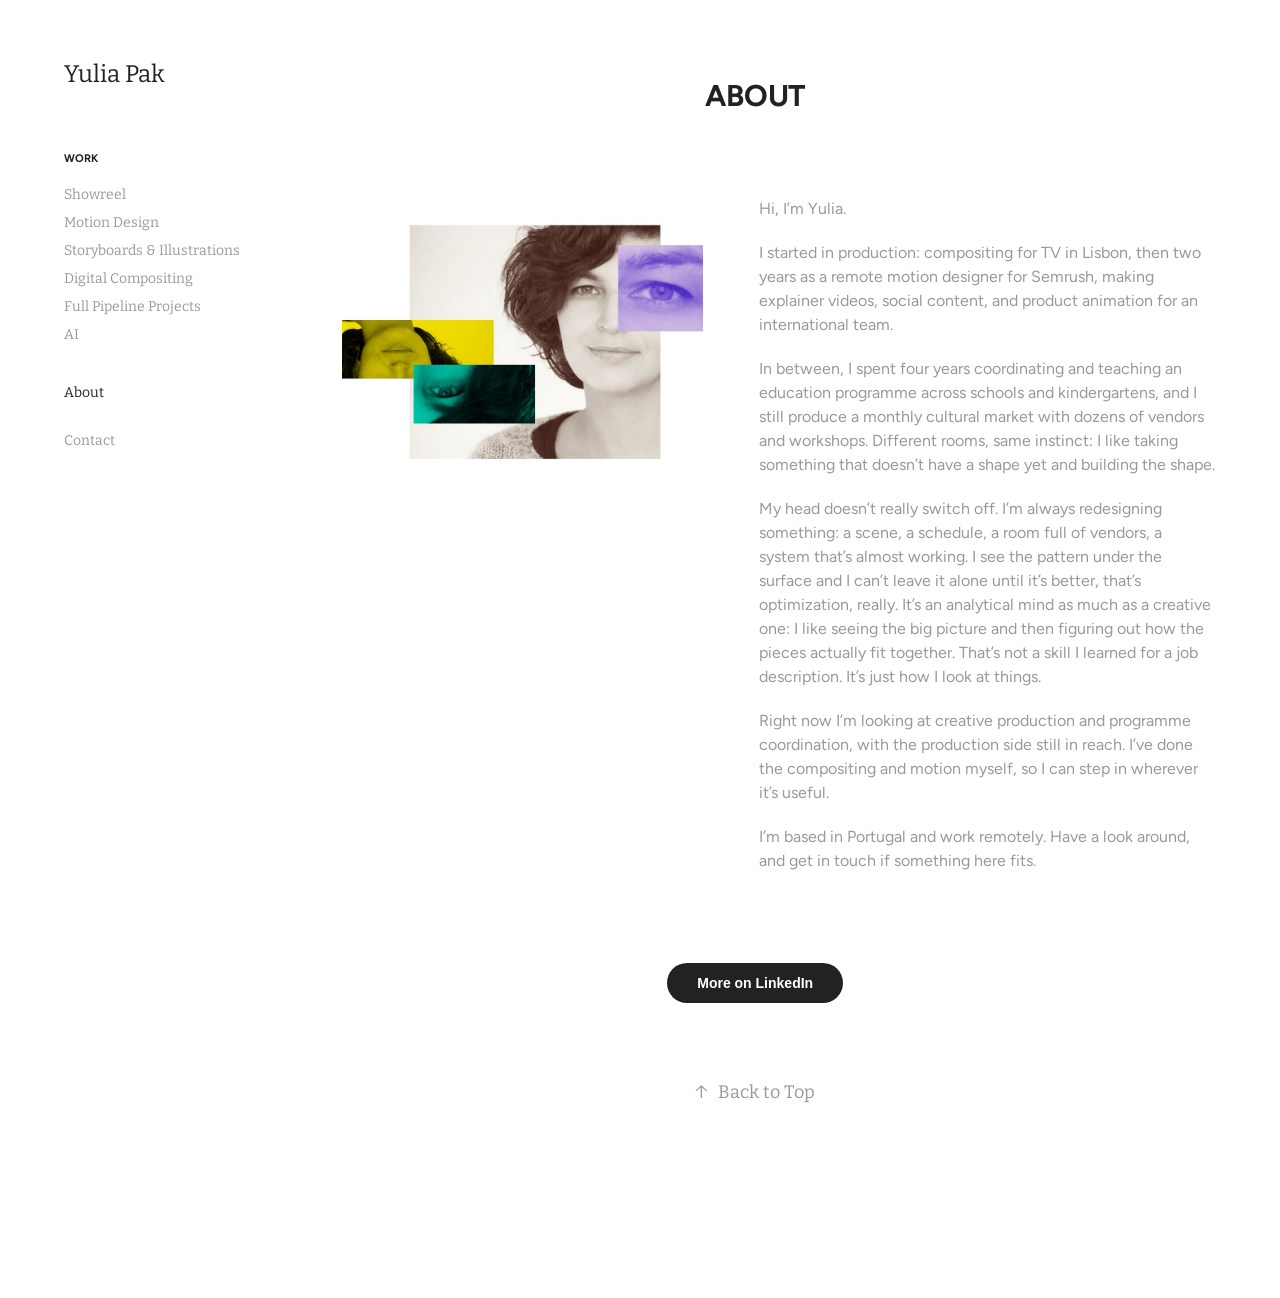
==== about.html @ 769f1ccc "Chnage" ====
<!DOCTYPE html>
<html lang="en">
<head>
<meta charset="utf-8">
<meta name="viewport" content="width=device-width, initial-scale=1">
<title>Yulia Pak - About</title>

<link rel="stylesheet" href="assets/css/fonts.css?v=3">
<link rel="stylesheet" href="assets/css/main.css?v=3">
<link rel="stylesheet" href="assets/css/about.css?v=3">
</head>
<body id="top" class="link-transition"> 
<div class="js-responsive-nav">
<div class="responsive-nav has-social">
<div class="close-responsive-click-area js-close-responsive-nav">
<div class="close-responsive-button"></div>
</div>
<nav>
<ul class="group">
<li class="gallery-title"><a href="index.html">Work</a></li>
<li class="project-title"><a href="showreel.html">Showreel</a></li>
<li class="project-title"><a href="motion-design.html">Motion Design</a></li>
<li class="project-title"><a href="storyboards.html">Storyboards &amp; Illustrations</a></li>
<li class="project-title"><a href="digital-compositing.html">Digital Compositing</a></li>
<li class="project-title"><a href="full-pipeline.html">Full Pipeline Projects</a></li>
<li class="project-title"><a href="ai.html">AI</a></li>
</ul>
<div class="page-title">
<a class="active" href="about.html">About</a>
</div>
<div class="page-title">
<a href="contact.html">Contact</a>
</div>
<div class="social pf-nav-social">
<ul>
</ul>
</div>
</nav>
</div>
</div>
<div class="site-wrap cfix js-site-wrap">
<div class="site-container">
<div class="site-content e2e-site-content">
<div class="sidebar-content">
<header class="site-header">
<div class="logo-wrap">
<div class="logo e2e-site-logo-text logo-text">
<a class="preserve-whitespace" href="index.html">Yulia Pak</a>
</div>
</div>
<div class="hamburger-click-area js-hamburger">
<div class="hamburger">
<i></i>
<i></i>
<i></i>
</div>
</div>
</header>
<nav>
<ul class="group">
<li class="gallery-title"><a href="index.html">Work</a></li>
<li class="project-title"><a href="showreel.html">Showreel</a></li>
<li class="project-title"><a href="motion-design.html">Motion Design</a></li>
<li class="project-title"><a href="storyboards.html">Storyboards &amp; Illustrations</a></li>
<li class="project-title"><a href="digital-compositing.html">Digital Compositing</a></li>
<li class="project-title"><a href="full-pipeline.html">Full Pipeline Projects</a></li>
<li class="project-title"><a href="ai.html">AI</a></li>
</ul>
<div class="page-title">
<a class="active" href="about.html">About</a>
</div>
<div class="page-title">
<a href="contact.html">Contact</a>
</div>
<div class="social pf-nav-social">
<ul>
</ul>
</div>
</nav>
</div>
<main>
<div class="page-container">
<section class="page standard-modules">
<header class="page-header content">
<h1 class="title preserve-whitespace">About</h1>
<p class="description"></p>
</header>
<div class="page-content js-page-content">
<div class="js-project-modules modules content" id="project-canvas">
<div id="project-modules">
<div class="project-module module tree project-module-tree js-js-project-module e2e-site-project-module-tree">
<div class="tree-wrapper valign-top">
<div class="tree-child-wrapper" style="flex: 1">
<div class="project-module module image project-module-image js-js-project-module" style="padding-top: px;
padding-bottom: px;
  width: 79%;
  float: center;
  clear: both;
">
<div class="js-lightbox" data-src="assets/images/about-01.jpg">
<img alt="" class="e2e-site-project-module-image image-loaded" loading="lazy" src="assets/images/about-01.jpg" style="width:100%;height:auto;" width="885"/>
</div>
</div>
</div>
<div class="tree-child-wrapper" style="flex: 1">
<div class="project-module module text project-module-text align- js-project-module e2e-site-project-module-text">
<div class="rich-text js-text-editable module-text"><div style="text-align:left;"><div style="text-align:left;">Hi, I’m Yulia.</div><div style="text-align:left;">I started in production: compositing for TV in Lisbon, then two years as a remote motion designer for Semrush, making explainer videos, social content, and product animation for an international team.</div><div style="text-align:left;">In between, I spent four years coordinating and teaching an education programme across schools and kindergartens, and I still produce a monthly cultural market with dozens of vendors and workshops. Different rooms, same instinct: I like taking something that doesn’t have a shape yet and building the shape.</div><div style="text-align:left;">My head doesn’t really switch off. I’m always redesigning something: a scene, a schedule, a room full of vendors, a system that’s almost working. I see the pattern under the surface and I can’t leave it alone until it’s better, that’s optimization, really. It’s an analytical mind as much as a creative one: I like seeing the big picture and then figuring out how the pieces actually fit together. That’s not a skill I learned for a job description. It’s just how I look at things.</div><div style="text-align:left;">Right now I’m looking at creative production and programme coordination, with the production side still in reach. I’ve done the compositing and motion myself, so I can step in wherever it’s useful.</div><div style="text-align:left;">I’m based in Portugal and work remotely. Have a look around, and get in touch if something here fits.</div></div></div>
</div>
</div>
</div>
</div>
<div class="js-project-module project-module module button project-module-button" data-id="m6a578ba0520f10c73820b16bd224d3dca1b58108ef9a5977aadcd" style=" padding-top: px;
padding-bottom: px;
">
<div class="button-container" style="">
<a class="button-module preserve-whitespace--nowrap" href="http://www.linkedin.com/in/yulia-pak-20a6136a" target="_blank">More on LinkedIn</a>
</div>
</div>
</div>
</div>
</div>
</section>
<section class="back-to-top">
<a href="#top"><span class="arrow">↑</span><span class="preserve-whitespace">Back to Top</span></a>
</section>

</div>
<footer class="site-footer">
<div class="footer-text"> </div>
</footer>
</main>
</div>
</div>
</div>
<script src="assets/js/site.js?v=3"></script>
</body>
</html>
---- assets/css/fonts.css ----
@font-face {
  font-family: 'Bitter';
  font-style: normal;
  font-weight: 400;
  font-display: swap;
  src: url('../fonts/bitter-latin-ext-400-normal.woff2') format('woff2');
  unicode-range: U+0100-02BA, U+02BD-02C5, U+02C7-02CC, U+02CE-02D7, U+02DD-02FF, U+0304, U+0308, U+0329, U+1D00-1DBF, U+1E00-1E9F, U+1EF2-1EFF, U+2020, U+20A0-20AB, U+20AD-20C0, U+2113, U+2C60-2C7F, U+A720-A7FF;
}
@font-face {
  font-family: 'Bitter';
  font-style: normal;
  font-weight: 400;
  font-display: swap;
  src: url('../fonts/bitter-latin-400-normal.woff2') format('woff2');
  unicode-range: U+0000-00FF, U+0131, U+0152-0153, U+02BB-02BC, U+02C6, U+02DA, U+02DC, U+0304, U+0308, U+0329, U+2000-206F, U+20AC, U+2122, U+2191, U+2193, U+2212, U+2215, U+FEFF, U+FFFD;
}
@font-face {
  font-family: 'Bitter';
  font-style: normal;
  font-weight: 700;
  font-display: swap;
  src: url('../fonts/bitter-latin-ext-700-normal.woff2') format('woff2');
  unicode-range: U+0100-02BA, U+02BD-02C5, U+02C7-02CC, U+02CE-02D7, U+02DD-02FF, U+0304, U+0308, U+0329, U+1D00-1DBF, U+1E00-1E9F, U+1EF2-1EFF, U+2020, U+20A0-20AB, U+20AD-20C0, U+2113, U+2C60-2C7F, U+A720-A7FF;
}
@font-face {
  font-family: 'Bitter';
  font-style: normal;
  font-weight: 700;
  font-display: swap;
  src: url('../fonts/bitter-latin-700-normal.woff2') format('woff2');
  unicode-range: U+0000-00FF, U+0131, U+0152-0153, U+02BB-02BC, U+02C6, U+02DA, U+02DC, U+0304, U+0308, U+0329, U+2000-206F, U+20AC, U+2122, U+2191, U+2193, U+2212, U+2215, U+FEFF, U+FFFD;
}
@font-face {
  font-family: 'Figtree';
  font-style: normal;
  font-weight: 400;
  font-display: swap;
  src: url('../fonts/figtree-latin-ext-400-normal.woff2') format('woff2');
  unicode-range: U+0100-02BA, U+02BD-02C5, U+02C7-02CC, U+02CE-02D7, U+02DD-02FF, U+0304, U+0308, U+0329, U+1D00-1DBF, U+1E00-1E9F, U+1EF2-1EFF, U+2020, U+20A0-20AB, U+20AD-20C0, U+2113, U+2C60-2C7F, U+A720-A7FF;
}
@font-face {
  font-family: 'Figtree';
  font-style: normal;
  font-weight: 400;
  font-display: swap;
  src: url('../fonts/figtree-latin-400-normal.woff2') format('woff2');
  unicode-range: U+0000-00FF, U+0131, U+0152-0153, U+02BB-02BC, U+02C6, U+02DA, U+02DC, U+0304, U+0308, U+0329, U+2000-206F, U+20AC, U+2122, U+2191, U+2193, U+2212, U+2215, U+FEFF, U+FFFD;
}
@font-face {
  font-family: 'Figtree';
  font-style: normal;
  font-weight: 700;
  font-display: swap;
  src: url('../fonts/figtree-latin-ext-700-normal.woff2') format('woff2');
  unicode-range: U+0100-02BA, U+02BD-02C5, U+02C7-02CC, U+02CE-02D7, U+02DD-02FF, U+0304, U+0308, U+0329, U+1D00-1DBF, U+1E00-1E9F, U+1EF2-1EFF, U+2020, U+20A0-20AB, U+20AD-20C0, U+2113, U+2C60-2C7F, U+A720-A7FF;
}
@font-face {
  font-family: 'Figtree';
  font-style: normal;
  font-weight: 700;
  font-display: swap;
  src: url('../fonts/figtree-latin-700-normal.woff2') format('woff2');
  unicode-range: U+0000-00FF, U+0131, U+0152-0153, U+02BB-02BC, U+02C6, U+02DA, U+02DC, U+0304, U+0308, U+0329, U+2000-206F, U+20AC, U+2122, U+2191, U+2193, U+2212, U+2215, U+FEFF, U+FFFD;
}
---- assets/css/main.css ----
.disable-download img {
  pointer-events: none; }
@-webkit-keyframes rotate-forever {
  0% {
    -webkit-transform: rotate(0deg);
    -moz-transform: rotate(0deg);
    -ms-transform: rotate(0deg);
    -o-transform: rotate(0deg);
    transform: rotate(0deg); }
  100% {
    -webkit-transform: rotate(360deg);
    -moz-transform: rotate(360deg);
    -ms-transform: rotate(360deg);
    -o-transform: rotate(360deg);
    transform: rotate(360deg); } }

@-moz-keyframes rotate-forever {
  0% {
    -webkit-transform: rotate(0deg);
    -moz-transform: rotate(0deg);
    -ms-transform: rotate(0deg);
    -o-transform: rotate(0deg);
    transform: rotate(0deg); }
  100% {
    -webkit-transform: rotate(360deg);
    -moz-transform: rotate(360deg);
    -ms-transform: rotate(360deg);
    -o-transform: rotate(360deg);
    transform: rotate(360deg); } }

@keyframes rotate-forever {
  0% {
    -webkit-transform: rotate(0deg);
    -moz-transform: rotate(0deg);
    -ms-transform: rotate(0deg);
    -o-transform: rotate(0deg);
    transform: rotate(0deg); }
  100% {
    -webkit-transform: rotate(360deg);
    -moz-transform: rotate(360deg);
    -ms-transform: rotate(360deg);
    -o-transform: rotate(360deg);
    transform: rotate(360deg); } }

.lightbox-spinner {
  -webkit-animation-duration: 0.7s;
  -moz-animation-duration: 0.7s;
  animation-duration: 0.7s;
  -webkit-animation-iteration-count: infinite;
  -moz-animation-iteration-count: infinite;
  animation-iteration-count: infinite;
  -webkit-animation-name: rotate-forever;
  -moz-animation-name: rotate-forever;
  animation-name: rotate-forever;
  -webkit-animation-timing-function: linear;
  -moz-animation-timing-function: linear;
  animation-timing-function: linear;
  height: 30px;
  width: 30px;
  border: 4px solid #fff;
  border-right-color: transparent;
  border-radius: 50%;
  display: inline-block;
  opacity: 0.7; }
.link-transition a {
  transition: background 0.2s ease, color 0.2s ease; }
  .link-transition a svg {
    transition: fill 0.2s ease; }

.project-cover .details {
  transition: background 0.2s ease; }

.project-cover .title,
.project-cover .fields,
.project-cover .custom,
.project-cover .description,
.project-cover .date {
  transition: color 0.2s ease; }
html.lightbox-enabled,
html.lightbox-enabled body {
  overflow: hidden; }

html.lightbox-zoomed .lightbox-content {
  cursor: zoom-out;
  overflow: auto; }
  html.lightbox-zoomed .lightbox-content.zoomable-x {
    justify-content: flex-start; }
  html.lightbox-zoomed .lightbox-content.zoomable-y {
    align-items: baseline; }

html.lightbox-zoomed #lightbox-wrap img {
  max-width: inherit;
  max-height: inherit; }

html.lightbox-zoomed #lightbox-img-wrap .lightbox-extra {
  display: none; }

.lightbox-link,
.lightbox-content.zoomable {
  cursor: zoom-in; }

#lightbox-wrap .lightbox-contents {
  -moz-user-select: none;
  -webkit-user-select: none;
  -ms-user-select: none;
  user-select: none; }

.lightbox-content {
  align-items: center;
  display: flex;
  height: 100%;
  justify-content: center;
  opacity: 1;
  position: absolute;
  top: 0;
  transition: opacity .4s;
  width: 100vw; }

#lightbox-blocking {
  align-items: center;
  bottom: 0;
  display: flex;
  justify-content: center;
  left: 0;
  position: fixed;
  right: 0;
  top: 0;
  z-index: 1002; }
  #lightbox-blocking .lightbox-spinner {
    display: none; }

#lightbox-wrap {
  height: 100%;
  left: 0;
  position: fixed;
  top: 0;
  width: 100vw;
  z-index: 1001; }
  #lightbox-wrap .offscreen, #lightbox-wrap.offscreen {
    height: 0;
    overflow: hidden;
    visibility: hidden;
    -webkit-transform: translateX(-99999px);
    -ms-transform: translateX(-99999px);
    transform: translateX(-99999px);
    width: 0; }
  #lightbox-wrap.loading .lightbox-spinner {
    display: block; }
  #lightbox-wrap .hidden {
    opacity: 0; }
  #lightbox-wrap .lightbox-contents {
    display: inline-block;
    max-height: 100%;
    max-width: 100%; }
  #lightbox-wrap.single .next, #lightbox-wrap.single .next:hover,
  #lightbox-wrap.single .prev,
  #lightbox-wrap.single .prev:hover {
    display: none; }
  #lightbox-wrap.extras-hidden #lightbox-img-wrap .lightbox-extra {
    opacity: 0;
    transition: opacity 1s; }
  #lightbox-wrap img {
    max-height: 100vh;
    max-width: 100vw; }

#lightbox-inner-wrap {
  height: 100%;
  margin: auto;
  position: relative;
  z-index: 1003; }
  #lightbox-inner-wrap .control {
    cursor: pointer;
    position: absolute;
    z-index: 1003; }
  #lightbox-inner-wrap svg .lightbox-icon-bg {
    fill: #696969;
    opacity: .2; }
  #lightbox-inner-wrap svg:hover .lightbox-icon-bg {
    opacity: .4; }
  #lightbox-inner-wrap .next,
  #lightbox-inner-wrap .prev {
    height: 100vh;
    opacity: 0;
    top: 0;
    width: 30vw; }
    #lightbox-inner-wrap .next:hover,
    #lightbox-inner-wrap .prev:hover {
      opacity: 1; }
    #lightbox-inner-wrap .next.hidden,
    #lightbox-inner-wrap .prev.hidden {
      cursor: default; }
      #lightbox-inner-wrap .next.hidden svg,
      #lightbox-inner-wrap .prev.hidden svg {
        display: none; }
    #lightbox-inner-wrap .next svg,
    #lightbox-inner-wrap .prev svg {
      top: -webkit-calc(50% - 30px) ;
      top: calc(50% - 30px) ;
      position: absolute; }
      #lightbox-inner-wrap .next svg .lightbox-icon-arrow,
      #lightbox-inner-wrap .prev svg .lightbox-icon-arrow {
        fill: #FFFFFF; }
  #lightbox-inner-wrap .next {
    right: 0; }
    #lightbox-inner-wrap .next svg {
      right: 20px; }
  #lightbox-inner-wrap .prev {
    left: 0; }
    #lightbox-inner-wrap .prev svg {
      left: 20px; }
  #lightbox-inner-wrap .close {
    position: fixed;
    height: 40px;
    right: 20px;
    top: 20px;
    width: 40px; }
    #lightbox-inner-wrap .close:hover {
      cursor: pointer; }
    #lightbox-inner-wrap .close .lightbox-icon-bg {
      fill: #fff; }

@media (max-width: 1024px) {
  #lightbox-inner-wrap .close {
    right: 0;
    top: 0; }
    #lightbox-inner-wrap .close circle {
      display: none; }
  #lightbox-inner-wrap .next:hover,
  #lightbox-inner-wrap .prev:hover {
    opacity: 0; } }

@media (min-width: 1024px) {
  .lightbox-link.hover-icon-enabled {
    position: relative; }
    .lightbox-link.hover-icon-enabled:hover::after {
      background: rgba(105, 105, 105, 0.2) url([data-uri]) no-repeat center;
      background-size: 16px;
      border-radius: 50%;
      content: '';
      display: block;
      height: 36px;
      position: absolute;
      right: 10px;
      top: 10px;
      width: 36px;
      z-index: 1000; } }

@media all and (-ms-high-contrast: none) {
  .lightbox-link,
  .lightbox-content.zoomable {
    cursor: pointer; } }
.project-module-video {
  min-width: 210px !important; }

.project-module-video .embed-dimensions {
  min-width: 210px !important; }
@-webkit-keyframes fade-in {
  from {
    opacity: 0; }
  to {
    opacity: 1; } }

@-moz-keyframes fade-in {
  from {
    opacity: 0; }
  to {
    opacity: 1; } }

@keyframes fade-in {
  from {
    opacity: 0; }
  to {
    opacity: 1; } }

@-webkit-keyframes fade-out {
  from {
    opacity: 1; }
  to {
    opacity: 0; } }

@-moz-keyframes fade-out {
  from {
    opacity: 1; }
  to {
    opacity: 0; } }

@keyframes fade-out {
  from {
    opacity: 1; }
  to {
    opacity: 0; } }

.transition-enabled {
  opacity: 0; }

.transition-in {
  -webkit-animation: fade-in ease-in;
  animation: fade-in ease-in;
  -webkit-animation-duration: 0.25s;
  animation-duration: 0.25s;
  -webkit-animation-fill-mode: forwards;
  animation-fill-mode: forwards; }

.transition-out {
  opacity: 1;
  -webkit-animation: fade-out ease-out;
  animation: fade-out ease-out;
  -webkit-animation-duration: 0.25s;
  animation-duration: 0.25s;
  -webkit-animation-fill-mode: forwards;
  animation-fill-mode: forwards; }
---- assets/css/about.css ----
.site-header:after, .site-content:after, .logo-wrap:after {
  clear: both;
  content: '';
  display: table; }

/*! normalize.css v3.0.1 | MIT License | git.io/normalize */
/**
   * 1. Set default font family to sans-serif.
   * 2. Prevent iOS text size adjust after orientation change, without disabling
   *    user zoom.
   */
html {
  font-family: sans-serif;
  /* 1 */
  -ms-text-size-adjust: 100%;
  /* 2 */
  -webkit-text-size-adjust: 100%;
  /* 2 */ }

/**
   * Remove default margin.
   */
body {
  margin: 0; }

/* HTML5 display definitions
     ========================================================================== */
/**
   * Correct `block` display not defined for any HTML5 element in IE 8/9.
   * Correct `block` display not defined for `details` or `summary` in IE 10/11 and Firefox.
   * Correct `block` display not defined for `main` in IE 11.
   */
article,
aside,
details,
figcaption,
figure,
footer,
header,
hgroup,
main,
nav,
section,
summary {
  display: block; }

/**
   * 1. Correct `inline-block` display not defined in IE 8/9.
   * 2. Normalize vertical alignment of `progress` in Chrome, Firefox, and Opera.
   */
audio,
canvas,
progress,
video {
  display: inline-block;
  /* 1 */
  vertical-align: baseline;
  /* 2 */ }

/**
   * Prevent modern browsers from displaying `audio` without controls.
   * Remove excess height in iOS 5 devices.
   */
audio:not([controls]) {
  display: none;
  height: 0; }

/**
   * Address `[hidden]` styling not present in IE 8/9/10.
   * Hide the `template` element in IE 8/9/11, Safari, and Firefox < 22.
   */
[hidden],
template {
  display: none; }

/* Links
     ========================================================================== */
/**
   * Remove the gray background color from active links in IE 10.
   */
a {
  background: transparent; }

/**
   * Improve readability when focused and also mouse hovered in all browsers.
   */
a:active,
a:focus,
a:hover {
  outline: 0; }

/* Text-level semantics
     ========================================================================== */
/**
   * Address styling not present in IE 8/9/10/11, Safari, and Chrome.
   */
abbr[title] {
  border-bottom: 1px dotted; }

/**
   * Address style set to `bolder` in Firefox 4+, Safari, and Chrome.
   */
b,
strong {
  font-weight: bold; }

/**
   * Address styling not present in Safari and Chrome.
   */
dfn {
  font-style: italic; }

/**
   * Address variable `h1` font-size and margin within `section` and `article`
   * contexts in Firefox 4+, Safari, and Chrome.
   */
h1 {
  font-size: 2em;
  margin: 0.67em 0; }

/**
   * Address styling not present in IE 8/9.
   */
mark {
  background: #ff0;
  color: #000; }

/**
   * Address inconsistent and variable font size in all browsers.
   */
small {
  font-size: 80%; }

/**
   * Prevent `sub` and `sup` affecting `line-height` in all browsers.
   */
sub,
sup {
  font-size: 75%;
  line-height: 0;
  position: relative;
  vertical-align: baseline; }

sup {
  top: -0.5em; }

sub {
  bottom: -0.25em; }

/* Embedded content
     ========================================================================== */
/**
   * Remove border when inside `a` element in IE 8/9/10.
   */
img {
  border: 0; }

/**
   * Correct overflow not hidden in IE 9/10/11.
   */
svg:not(:root) {
  overflow: hidden; }

/* Grouping content
     ========================================================================== */
/**
   * Address margin not present in IE 8/9 and Safari.
   */
figure {
  margin: 1em 40px; }

/**
   * Address differences between Firefox and other browsers.
   */
hr {
  -moz-box-sizing: content-box;
  box-sizing: content-box;
  height: 0; }

/**
   * Contain overflow in all browsers.
   */
pre {
  overflow: auto; }

/**
   * Address odd `em`-unit font size rendering in all browsers.
   */
code,
kbd,
pre,
samp {
  font-family: monospace, monospace;
  font-size: 1em; }

/* Forms
     ========================================================================== */
/**
   * Known limitation: by default, Chrome and Safari on OS X allow very limited
   * styling of `select`, unless a `border` property is set.
   */
/**
   * 1. Correct color not being inherited.
   *    Known issue: affects color of disabled elements.
   * 2. Correct font properties not being inherited.
   * 3. Address margins set differently in Firefox 4+, Safari, and Chrome.
   */
button,
input,
optgroup,
select,
textarea {
  color: inherit;
  /* 1 */
  font: inherit;
  /* 2 */
  margin: 0;
  /* 3 */ }

/**
   * Address `overflow` set to `hidden` in IE 8/9/10/11.
   */
button {
  overflow: visible; }

/**
   * Address inconsistent `text-transform` inheritance for `button` and `select`.
   * All other form control elements do not inherit `text-transform` values.
   * Correct `button` style inheritance in Firefox, IE 8/9/10/11, and Opera.
   * Correct `select` style inheritance in Firefox.
   */
button,
select {
  text-transform: none; }

/**
   * 1. Avoid the WebKit bug in Android 4.0.* where (2) destroys native `audio`
   *    and `video` controls.
   * 2. Correct inability to style clickable `input` types in iOS.
   * 3. Improve usability and consistency of cursor style between image-type
   *    `input` and others.
   */
button,
html input[type="button"],
input[type="reset"],
input[type="submit"] {
  -webkit-appearance: button;
  /* 2 */
  cursor: pointer;
  /* 3 */ }

/**
   * Re-set default cursor for disabled elements.
   */
button[disabled],
html input[disabled] {
  cursor: default; }

/**
   * Remove inner padding and border in Firefox 4+.
   */
button::-moz-focus-inner,
input::-moz-focus-inner {
  border: 0;
  padding: 0; }

/**
   * Address Firefox 4+ setting `line-height` on `input` using `!important` in
   * the UA stylesheet.
   */
input {
  line-height: normal; }

/**
   * It's recommended that you don't attempt to style these elements.
   * Firefox's implementation doesn't respect box-sizing, padding, or width.
   *
   * 1. Address box sizing set to `content-box` in IE 8/9/10.
   * 2. Remove excess padding in IE 8/9/10.
   */
input[type="checkbox"],
input[type="radio"] {
  box-sizing: border-box;
  /* 1 */
  padding: 0;
  /* 2 */ }

/**
   * Fix the cursor style for Chrome's increment/decrement buttons. For certain
   * `font-size` values of the `input`, it causes the cursor style of the
   * decrement button to change from `default` to `text`.
   */
input[type="number"]::-webkit-inner-spin-button,
input[type="number"]::-webkit-outer-spin-button {
  height: auto; }

/**
   * 1. Address `appearance` set to `searchfield` in Safari and Chrome.
   * 2. Address `box-sizing` set to `border-box` in Safari and Chrome
   *    (include `-moz` to future-proof).
   */
input[type="search"] {
  -webkit-appearance: textfield;
  /* 1 */
  -moz-box-sizing: content-box;
  -webkit-box-sizing: content-box;
  /* 2 */
  box-sizing: content-box; }

/**
   * Remove inner padding and search cancel button in Safari and Chrome on OS X.
   * Safari (but not Chrome) clips the cancel button when the search input has
   * padding (and `textfield` appearance).
   */
input[type="search"]::-webkit-search-cancel-button,
input[type="search"]::-webkit-search-decoration {
  -webkit-appearance: none; }

/**
   * Define consistent border, margin, and padding.
   */
fieldset {
  border: 0;
  margin: 0;
  padding: 0; }

/**
   * 1. Correct `color` not being inherited in IE 8/9/10/11.
   * 2. Remove padding so people aren't caught out if they zero out fieldsets.
   */
legend {
  border: 0;
  /* 1 */
  padding: 0;
  /* 2 */ }

/**
   * Remove default vertical scrollbar in IE 8/9/10/11.
   */
textarea {
  overflow: auto; }

/**
   * Don't inherit the `font-weight` (applied by a rule above).
   * NOTE: the default cannot safely be changed in Chrome and Safari on OS X.
   */
optgroup {
  font-weight: bold; }

/* Tables
     ========================================================================== */
/**
   * Remove most spacing between table cells.
   */
table {
  border-collapse: collapse;
  border-spacing: 0; }

td,
th {
  padding: 0; }

* {
  box-sizing: border-box; }

html {
  -webkit-font-smoothing: antialiased;
  text-rendering: optimizeLegibility; }

ul {
  margin: 0;
  padding: 0; }
  ul li {
    list-style-type: none; }

img {
  vertical-align: top; }

p {
  margin: 0; }

a {
  text-decoration: none; }

html,
body {
  min-height: 100%; }

.italic {
  font-style: italic; }

.underline {
  text-decoration: underline; }

.strikethrough {
  text-decoration: line-through; }

.bold {
  font-weight: bold; }

.cfix:after {
  clear: both;
  content: ' ';
  display: block;
  height: 0;
  line-height: 0;
  overflow: hidden;
  visibility: hidden; }

html {
  /* stylelint-disable function-url-quotes */
  background-image: url("");
  /* stylelint-enable function-url-quotes */
  background-position: top left;
  background-repeat: no-repeat;
  background-size: contain; }
  html:before {
    background-color: #000;
    display: none;
    opacity: calc(30 * 0.01); }

.site-container {
  float: none;
  margin-left: auto;
  margin-right: auto;
  max-width: 1400px; }

html .page-background-video .video-wrap {
  left: 0;
  width: 100%; }

.image-left .page-background-video .video-wrap {
  left: 50vw;
  width: 50vw; }

.image-right .page-background-video .video-wrap {
  width: 50vw; }

.example-site-footer {
  background: rgba(37, 38, 42, 0.94);
  bottom: 0;
  color: #fff;
  display: inline-block;
  font-family: 'Helvetica Neue', sans-serif;
  font-size: 14px;
  left: 0;
  padding: 0 20px 0 0;
  position: fixed;
  width: 100%;
  z-index: 4; }
  .example-site-footer .icon {
    fill: #fff;
    float: left; }
  .example-site-footer .content-left,
  .example-site-footer .content-right {
    height: 70px; }
  .example-site-footer .content-left {
    float: left; }
  .example-site-footer .content-right {
    float: right; }

.example-footer-content {
  -webkit-transform: translateY(-50%);
  -moz-transform: translateY(-50%);
  -ms-transform: translateY(-50%);
  -o-transform: translateY(-50%);
  transform: translateY(-50%);
  display: inline-block;
  position: relative;
  top: 50%; }

.example-footer-link {
  border-bottom: 1px solid #fff;
  color: #fff; }
  .example-footer-link:hover {
    border-bottom-width: 0; }

@media (max-width: 932px) {
  .example-site-footer .desktop {
    display: none; }
  .example-site-footer .mobile {
    text-transform: capitalize; } }

html {
  position: relative; }
  html:before {
    content: '';
    height: 100%;
    left: 0;
    position: fixed;
    top: 0;
    width: 100%; }

.site-wrap,
.site-container {
  position: relative;
  width: 100%; }

.site-wrap:before {
  content: '';
  height: 100%;
  left: 0;
  position: absolute;
  top: 0;
  width: 100%; }

.site-header {
  position: relative; }

.theme-container:before {
  content: '';
  height: 100%;
  left: 0;
  position: absolute;
  top: 0;
  width: 100%; }

.responsive-nav {
  display: none;
  opacity: 0;
  visibility: hidden; }

.project-cover .separator:last-child,
.project-header .fields .separator:last-child {
  display: none; }

.preserve-whitespace {
  white-space: pre-wrap; }

.preserve-whitespace--nowrap {
  white-space: pre; }

.page-background-video .video-wrap {
  height: 100vh;
  left: 80px;
  overflow: hidden;
  position: fixed;
  top: 0;
  width: calc(100vw - 80px);
  z-index: -1; }
  .image-right .page-background-video .video-wrap {
    width: 50vw; }
  .image-left .page-background-video .video-wrap {
    left: 50%;
    width: 50vw; }

.page-background-video .renditions-video {
  font-family: 'object-fit: cover;';
  height: 100%;
  left: 0;
  object-fit: cover;
  position: relative;
  top: 0;
  width: 100%; }

.page-background-video-with-panel .video-wrap {
  left: 260px;
  width: calc(100vw - 260px); }
  .image-right .page-background-video-with-panel .video-wrap {
    left: 260px;
    width: calc(50vw - 130px); }
  .image-left .page-background-video-with-panel .video-wrap {
    left: calc(50% + 130px);
    width: calc(50vw - 130px); }

.image-right .page-background-video-with-panel .video-wrap {
  left: 0;
  width: 50vw; }

.image-left .page-background-video-with-panel .video-wrap {
  left: 50%;
  width: 50vw; }

.mp4-image {
  display: none !important;
  font-family: 'object-fit: cover;';
  height: 100%;
  left: 0;
  object-fit: cover;
  position: relative;
  top: 0;
  width: 100%; }

@supports (-webkit-overflow-scrolling: touch) {
  .video-wrap .renditions-video {
    display: none; }
  .video-wrap .mp4-image {
    display: block !important; } }

.logo,
.logo-secondary {
  clear: both;
  word-wrap: break-word; }
  .logo img,
  .logo-secondary img {
    max-width: 100%; }
  .logo a,
  .logo-secondary a {
    color: inherit; }
  .logo .image-link,
  .logo-secondary .image-link {
    display: inline-block;
    max-width: 100%; }
  .logo .image-rollover,
  .logo .image-scroll,
  .logo-secondary .image-rollover,
  .logo-secondary .image-scroll {
    display: none; }
  .logo.logo-text,
  .logo-secondary.logo-text {
    width: 100%; }
  .logo.has-rollover.hoverable:hover .image-link,
  .logo-secondary.has-rollover.hoverable:hover .image-link {
    display: none; }
  .logo.has-rollover.hoverable:hover .image-link.image-rollover,
  .logo-secondary.has-rollover.hoverable:hover .image-link.image-rollover {
    display: block; }
  .on-scroll .logo.has-scroll .image-normal,
  .on-scroll .logo.has-scroll .image-rollover, .on-scroll
  .logo-secondary.has-scroll .image-normal,
  .on-scroll
  .logo-secondary.has-scroll .image-rollover {
    display: none !important; }
  .on-scroll .logo.has-scroll .image-scroll, .on-scroll
  .logo-secondary.has-scroll .image-scroll {
    display: inline-block; }

.logo-image,
.logo-secondary-image {
  width: 100%; }

.social {
  font-size: 0; }
  .social li {
    display: inline-block; }
    .social li:first-child {
      padding-left: 0 !important; }
    .social li:last-child {
      padding-right: 0 !important; }
    .social li svg {
      vertical-align: middle; }
  .social a {
    display: block;
    text-align: center; }

.masthead {
  overflow: hidden;
  position: relative; }
  .masthead .video-wrap {
    height: 100%;
    left: 0;
    overflow: hidden;
    position: absolute;
    top: 0;
    width: 100%; }
  .masthead video {
    font-family: 'object-fit: cover;';
    height: 100%;
    left: 0;
    object-fit: cover;
    top: 0;
    width: 100%; }
  .masthead:after {
    content: '';
    height: 100%;
    left: 0;
    position: absolute;
    top: 0;
    width: 100%; }
  .masthead h1,
  .masthead p {
    width: 100%;
    word-wrap: break-word; }

.masthead,
.masthead-placeholder {
  width: 100%; }

.masthead-placeholder {
  opacity: 0;
  position: relative !important;
  z-index: -1; }

.masthead-contents,
.masthead-text {
  width: 100%; }

.masthead-contents {
  height: 100%;
  top: 0;
  z-index: 1; }

.masthead,
.masthead-contents {
  display: -webkit-box;
  display: -moz-box;
  display: box;
  display: -webkit-flex;
  display: -moz-flex;
  display: -ms-flexbox;
  display: flex;
  -webkit-box-align: center;
  -moz-box-align: center;
  box-align: center;
  -webkit-align-items: center;
  -moz-align-items: center;
  -ms-align-items: center;
  -o-align-items: center;
  align-items: center;
  -ms-flex-align: center; }

.masthead-arrow-container {
  cursor: pointer;
  height: 40px;
  width: 60px; }

.masthead-arrow {
  -webkit-transform: rotate(45deg) translateY(-15px) translateX(5px);
  -moz-transform: rotate(45deg) translateY(-15px) translateX(5px);
  -ms-transform: rotate(45deg) translateY(-15px) translateX(5px);
  -o-transform: rotate(45deg) translateY(-15px) translateX(5px);
  transform: rotate(45deg) translateY(-15px) translateX(5px);
  border-bottom: 1px solid transparent;
  border-right: 1px solid transparent;
  bottom: 5px;
  height: 30px;
  position: absolute;
  width: 30px; }

.masthead-button {
  cursor: pointer;
  display: inline-block;
  vertical-align: middle; }
  .masthead-button + .masthead-button-spacer + .masthead-button {
    margin-left: 17px; }

.masthead-button-spacer {
  display: none; }

@media (max-width: 540px) {
  .masthead-button + .masthead-button-spacer {
    display: block;
    height: 17px; }
    .masthead-button + .masthead-button-spacer + .masthead-button {
      margin-left: 0; } }

.site-footer {
  clear: both;
  display: block; }

.cookie-banner {
  bottom: 0;
  display: none;
  position: fixed;
  text-align: center;
  z-index: 99999; }
  .cookie-banner.show {
    display: block; }
  .cookie-banner p {
    font-size: 18px;
    line-height: 1.222;
    margin: 24px;
    max-width: calc(100% - 84px); }
    @media (max-width: 932px) {
      .cookie-banner p {
        font-size: 16px; } }
  .cookie-banner a {
    color: inherit;
    margin-left: 10px;
    text-decoration: underline; }
  .cookie-banner .close-btn {
    position: absolute;
    right: 20px;
    top: 50%;
    transform: translateY(-50%);
    width: 16px; }

.site-content {
  margin-left: 5%;
  margin-right: 5%;
  width: 90%; }

.sidebar-content,
main {
  float: left; }

main {
  width: 80%; }

.sidebar-content {
  margin-right: 1%;
  width: 19%; }

.logo-wrap {
  max-width: 100%;
  float: left;
  padding-bottom: 20px;
  padding-top: 60px;
  width: 100%; }

.logo-text {
  float: left;
  text-align: left; }

.logo-image {
  max-width: 100%;
  margin-left: auto;
  margin-right: auto;
  text-align: center; }

.logo-secondary-text {
  float: left;
  text-align: left; }

.logo-secondary-image {
  max-width: 100%;
  margin-left: auto;
  margin-right: auto;
  text-align: center; }

.logo {
  font-family: adelle, 'Bitter', Georgia, serif;
  font-size: 24px;
  font-style: normal;
  font-weight: 400;
  line-height: 28px;
  padding-bottom: 0px;
  padding-left: 0%;
  padding-right: 0%;
  padding-top: 0px;
  text-transform: none; }
  .logo,
  .logo a {
    color: #222222; }
  .logo a:hover {
    color: #222222;
    font-style: normal;
    font-weight: 400;
    text-transform: none; }

.logo-secondary {
  font-family: adelle, 'Bitter', Georgia, serif;
  font-size: 14px;
  font-style: normal;
  font-weight: 400;
  line-height: 14px;
  padding-bottom: 0px;
  padding-left: 0%;
  padding-right: 0%;
  padding-top: 20px;
  text-transform: none; }
  .logo-secondary,
  .logo-secondary a {
    color: #222222; }
  .logo-secondary a:hover {
    color: #222222;
    font-style: normal;
    font-weight: 400;
    text-transform: none; }

nav {
  float: left;
  max-width: 100%;
  padding-bottom: 0px;
  padding-top: 40px;
  width: 100%; }
  nav .gallery-title a {
    color: #222222;
    font-family: proxima-nova, 'Figtree', 'Helvetica Neue', Arial, sans-serif;
    font-size: 11px;
    font-style: normal;
    font-weight: 700;
    line-height: 13px;
    text-transform: uppercase; }
    nav .gallery-title a:hover {
      color: #999999;
      font-style: normal;
      font-weight: 700;
      text-transform: uppercase; }
    nav .gallery-title a.active {
      color: #999999;
      font-style: normal;
      font-weight: 700;
      text-transform: uppercase; }
  nav .project-title a {
    color: #999999;
    font-family: adelle, 'Bitter', Georgia, serif;
    font-size: 14px;
    font-style: normal;
    font-weight: 400;
    line-height: 18px;
    text-transform: none; }
    nav .project-title a:hover {
      color: #222222;
      font-style: normal;
      font-weight: 400;
      text-transform: none; }
    nav .project-title a.active {
      color: #222222;
      font-style: normal;
      font-weight: 400;
      text-transform: none; }
  nav .page-title a {
    color: #999999;
    font-family: adelle, 'Bitter', Georgia, serif;
    font-size: 14px;
    font-style: normal;
    font-weight: 400;
    line-height: 18px;
    text-transform: none; }
    nav .page-title a:hover {
      color: #222222;
      font-style: normal;
      font-weight: 400;
      text-transform: none; }
    nav .page-title a.active {
      color: #222222;
      font-style: normal;
      font-weight: 400;
      text-transform: none; }
  nav .link-title a {
    color: #999999;
    font-family: adelle, 'Bitter', Georgia, serif;
    font-size: 14px;
    font-style: normal;
    font-weight: 400;
    line-height: 18px;
    text-transform: none; }
    nav .link-title a:hover {
      color: #222222;
      font-style: normal;
      font-weight: 400;
      text-transform: none; }

nav .group {
  padding-bottom: 30px;
  padding-top: 0px; }

nav .gallery-title {
  padding-bottom: 20px;
  padding-top: 0px;
  text-align: left; }

nav .project-title {
  padding-bottom: 10px;
  padding-top: 0px;
  text-align: left; }

nav .page-title {
  padding-bottom: 30px;
  padding-top: 0px;
  text-align: left; }

nav .link-title {
  padding-bottom: 30px;
  padding-top: 0px;
  text-align: left; }

.pf-nav-social {
  text-align: left; }
  .pf-nav-social li {
    padding-top: 0px;
    padding-bottom: 15px;
    padding-left: 0px;
    padding-right: 15px; }
  .pf-nav-social a:hover svg {
    fill: #222222;
    opacity: 1; }
  .pf-nav-social svg {
    fill: #999999;
    height: 30px;
    opacity: 1;
    width: 30px; }
  @media (max-width: 932px) {
    .pf-nav-social li {
      padding-top: 0px;
      padding-bottom: 12px;
      padding-left: 0px;
      padding-right: 12px; } }
  @media (max-width: 540px) {
    .pf-nav-social li {
      padding-top: 0px;
      padding-bottom: 10px;
      padding-left: 0px;
      padding-right: 10px; } }

.pf-footer-social {
  text-align: center; }
  .pf-footer-social li {
    padding-top: 0px;
    padding-bottom: 30px;
    padding-left: 0px;
    padding-right: 15px; }
  .pf-footer-social a:hover svg {
    fill: #222222;
    opacity: 1; }
  .pf-footer-social svg {
    fill: #999999;
    height: 30px;
    opacity: 1;
    width: 30px; }
  @media (max-width: 932px) {
    .pf-footer-social li {
      padding-top: 0px;
      padding-bottom: 24px;
      padding-left: 0px;
      padding-right: 12px; } }
  @media (max-width: 540px) {
    .pf-footer-social li {
      padding-top: 0px;
      padding-bottom: 20px;
      padding-left: 0px;
      padding-right: 10px; } }

.masthead-social {
  text-align: center; }
  .masthead-social li {
    padding-top: 40px;
    padding-bottom: 15px;
    padding-left: 0px;
    padding-right: 15px; }
  .masthead-social a:hover svg {
    fill: #ffffff;
    opacity: 1; }
  .masthead-social svg {
    fill: #ffffff;
    height: 30px;
    opacity: 1;
    width: 30px; }
  @media (max-width: 932px) {
    .masthead-social li {
      padding-top: 32px;
      padding-bottom: 12px;
      padding-left: 0px;
      padding-right: 12px; } }
  @media (max-width: 540px) {
    .masthead-social li {
      padding-top: 26px;
      padding-bottom: 10px;
      padding-left: 0px;
      padding-right: 10px; } }

.masthead {
  background-color: #eeeeee;
  -webkit-box-pack: center;
  -moz-box-pack: center;
  box-pack: center;
  -webkit-justify-content: center;
  -moz-justify-content: center;
  -ms-justify-content: center;
  -o-justify-content: center;
  justify-content: center;
  -ms-flex-pack: center;
  height: 100vh;
  margin-bottom: 0px;
  padding-left: 0%;
  padding-right: 0%; }
  .masthead:after {
    display: none; }
  .masthead h1 {
    color: #ffffff;
    font-family: arial;
    font-size: 80px;
    font-style: normal;
    font-weight: bold;
    line-height: 80px;
    margin-bottom: 40px;
    margin-top: 0px;
    text-align: center;
    text-transform: none; }
  .masthead p {
    color: #ffffff;
    font-family: arial;
    font-size: 24px;
    font-style: normal;
    font-weight: normal;
    line-height: 28px;
    margin-bottom: 0px;
    margin-top: 0px;
    text-align: center;
    text-transform: none; }

.masthead-contents {
  max-width: 800px; }

.masthead-buttons {
  padding-top: 30px;
  text-align: center; }

@media (max-width: 932px) {
  .masthead {
    margin-bottom: 0px;
    padding-left: 0;
    padding-right: 0; }
    .masthead h1 {
      font-size: 34px;
      line-height: 34px;
      margin-bottom: 20px;
      margin-top: 0px; }
    .masthead p {
      font-size: 15px;
      line-height: 18px;
      margin-bottom: 0px;
      margin-top: 0px; }
  .masthead-buttons {
    padding-top: 18px; } }

@media (max-width: 540px) {
  .masthead {
    margin-bottom: 0px; }
    .masthead h1 {
      font-size: 29px;
      line-height: 29px;
      margin-bottom: 18px;
      margin-top: 0px; }
    .masthead p {
      font-size: 14px;
      line-height: 20px;
      margin-bottom: 0px;
      margin-top: 0px; }
  .masthead-buttons {
    padding-top: 16px; } }

.site-footer {
  font-family: adelle, 'Bitter', Georgia, serif;
  font-size: 12px;
  font-style: normal;
  font-weight: 400;
  line-height: 16px;
  padding-bottom: 60px;
  padding-left: 0px;
  padding-right: 0px;
  padding-top: 60px;
  text-align: center;
  text-transform: none;
  width: 100%; }
  .site-footer,
  .site-footer a {
    color: #dddddd; }

@media (max-width: 932px) {
  .site-footer {
    font-size: 12px;
    line-height: 16px;
    padding-bottom: 28px;
    padding-top: 28px; } }

@media (max-width: 540px) {
  .site-footer {
    font-size: 12px;
    line-height: 16px;
    padding-bottom: 25px;
    padding-top: 25px; } }

.cookie-banner {
  font-family: adelle, 'Bitter', Georgia, serif;
  width: 100%; }
  .cookie-banner .close-btn {
    cursor: pointer; }

.lightbox-content {
  height: 100%; }
  .lightbox-content .grid__image-caption {
    font-family: adelle, 'Bitter', Georgia, serif; }

#lightbox-wrap,
#lightbox-inner-wrap {
  height: 100%; }

.grid__image-caption,
.grid__image-caption-lightbox {
  font-family: adelle, 'Bitter', Georgia, serif; }

.hamburger-click-area {
  -webkit-transform: translateY(-50%);
  -moz-transform: translateY(-50%);
  -ms-transform: translateY(-50%);
  -o-transform: translateY(-50%);
  transform: translateY(-50%);
  cursor: pointer;
  display: none;
  padding: 30px 5%;
  position: absolute;
  right: -5%;
  -webkit-tap-highlight-color: transparent;
  top: 50%; }

.hamburger {
  position: relative;
  width: 24px; }
  .hamburger i {
    display: block;
    height: 2px;
    margin-bottom: 4px; }
    .hamburger i:last-child {
      margin-bottom: 0; }

@media (max-width: 932px) {
  nav {
    display: none;
    padding: 0;
    width: 100%; }
  .site-header {
    padding: 40px 0; }
  .logo-wrap {
    max-width: 100%;
    padding: 0;
    width: 100%; }
  .logo {
    max-width: 100%;
    padding: 0 39px 0 0; }
  .logo-image {
    padding-left: 39px;
    margin-bottom: -5px;
    margin-top: -5px; }
    .logo-image img {
      max-height: 60px; }
  .logo-text {
    /* stylelint-disable length-zero-no-unit */ }
  .logo-secondary {
    display: none; }
  .close-responsive-button {
    top: 40px; }
  .hamburger-click-area {
    display: block; }
  .hamburger i {
    background-color: #000000; }
  main,
  .site-container {
    width: 100%; }
  .site-content {
    margin: 0;
    padding: 0 5%;
    width: 100%; }
  .responsive-nav {
    background-color: #fff;
    bottom: 0;
    display: flex;
    height: 100%;
    left: 0;
    overflow: auto;
    -webkit-overflow-scrolling: touch;
    padding: 50px 5% 0;
    position: fixed;
    right: 0;
    text-align: center;
    top: 0;
    transition: visibility 0s ease 0.2s, opacity 0.2s ease 0s;
    z-index: 99999; }
    .responsive-nav nav {
      float: none;
      margin: auto;
      max-width: 100%;
      width: 100%; }
    .responsive-nav.has-social nav {
      padding-bottom: 80px; }
    .responsive-nav .nav-container {
      width: 100%; }
    .responsive-nav .page-title,
    .responsive-nav .project-title,
    .responsive-nav .link-title,
    .responsive-nav .gallery-title {
      display: block;
      text-align: center; }
      .responsive-nav .page-title a,
      .responsive-nav .project-title a,
      .responsive-nav .link-title a,
      .responsive-nav .gallery-title a {
        font-size: 22px;
        line-height: 32px; }
    .responsive-nav .page-title,
    .responsive-nav .project-title,
    .responsive-nav .link-title,
    .responsive-nav .gallery-title {
      padding: 0 0 30px; }
    .responsive-nav .group {
      padding: 0; }
    .responsive-nav .social {
      text-align: center;
      width: 100%;
      background-color: #fff;
      border-top: 1px solid rgba(0, 0, 0, 0.08);
      bottom: 0;
      left: 0;
      margin: 0;
      min-height: 80px;
      overflow-x: auto;
      overflow-y: hidden;
      padding: 5%;
      position: fixed; }
      .responsive-nav .social ul {
        white-space: nowrap; }
      .responsive-nav .social svg {
        width: 42px; }
      .responsive-nav .social li {
        display: inline-block;
        float: none !important;
        padding: 0 20px 0 0; }
        .responsive-nav .social li:last-child {
          padding-right: 0; }
  .close-responsive-click-area {
    cursor: pointer;
    padding: 50px 6%;
    position: fixed;
    right: 0;
    -webkit-tap-highlight-color: transparent;
    top: 0; }
  .close-responsive-button {
    height: 20px;
    position: fixed;
    right: 5%;
    width: 20px; }
    .close-responsive-button:before, .close-responsive-button:after {
      background-color: #000000;
      content: '';
      display: block;
      height: 20px;
      left: 50%;
      position: absolute;
      width: 2px; }
    .close-responsive-button:before {
      -webkit-transform: rotate(45deg);
      -moz-transform: rotate(45deg);
      -ms-transform: rotate(45deg);
      -o-transform: rotate(45deg);
      transform: rotate(45deg); }
    .close-responsive-button:after {
      -webkit-transform: rotate(-45deg);
      -moz-transform: rotate(-45deg);
      -ms-transform: rotate(-45deg);
      -o-transform: rotate(-45deg);
      transform: rotate(-45deg); }
  .show-responsive-nav {
    overflow: hidden; }
    .show-responsive-nav .responsive-nav {
      opacity: 1;
      transition: visibility 0s ease 0s, opacity 0.2s ease 0s;
      visibility: visible; }
      .show-responsive-nav .responsive-nav nav {
        display: block; }
    .show-responsive-nav .site-header,
    .show-responsive-nav .site-container {
      display: none; }
  .site-footer {
    padding-left: 0;
    padding-right: 0;
    width: 100%; } }

@media (max-width: 540px) {
  .close-responsive-click-area {
    padding: 40px 10%; }
  .close-responsive-button {
    top: 30px; }
  .site-header {
    padding-bottom: 30px;
    padding-top: 30px; }
  .logo {
    /* stylelint-disable length-zero-no-unit */
    /* stylelint-enable length-zero-no-unit */
    font-size: 22px;
    line-height: 22px; } }

@media (max-width: 932px) {
  .sidebar-content {
    float: none;
    margin-right: 0;
    width: auto; }
  main {
    padding-top: 0; } }

/* stylelint-disable block-no-empty */
/* stylelint-enable block-no-empty */

.other-projects:after, .other-projects .title-wrapper:after, .page-content:after, .project-module:after, .other-projects .project-cover .details-inner:after {
  clear: both;
  content: '';
  display: table; }

.back-to-top .arrow {
  margin-right: 10px; }

.back-to-top-fixed {
  position: fixed;
  z-index: 3; }

.icon-back-to-top {
  -webkit-transform: translateX(-50%) translateY(-50%);
  -moz-transform: translateX(-50%) translateY(-50%);
  -ms-transform: translateX(-50%) translateY(-50%);
  -o-transform: translateX(-50%) translateY(-50%);
  transform: translateX(-50%) translateY(-50%);
  display: block;
  left: 50%;
  position: absolute;
  top: 50%; }

.project-module-button {
  margin: 0 auto; }

.button-container {
  margin: 0 auto;
  text-align: center; }

.button-module {
  align-items: center;
  cursor: pointer;
  display: inline-flex;
  margin: 0 auto;
  max-width: 100%;
  overflow: hidden;
  white-space: nowrap;
  word-break: keep-all; }
  .button-module::before, .button-module::after {
    content: '';
    display: block; }

.other-projects {
  width: 100%; }
  .other-projects .title-wrapper {
    display: block;
    width: 100%; }
  .other-projects .project-cover {
    clear: none;
    float: left;
    position: relative; }
    .other-projects .project-cover .editable-button {
      display: none; }

.other-projects-title {
  display: inline-block; }

.page-header .title,
.page-header .description,
.page-header .date,
.page-header .custom1,
.page-header .custom2 {
  margin: 0 auto; }

.page-header .description {
  white-space: pre-line;
  word-wrap: break-word; }

.page img,
.page object {
  display: block;
  margin: 0 auto;
  max-width: 100%; }

.page-content {
  clear: both; }

.page-container {
  width: 100%; }

.modules span.texteditor-inline-color a {
  color: inherit; }
  .modules span.texteditor-inline-color a:hover {
    color: inherit;
    filter: brightness(70%) saturate(120%) hue-rotate(5deg); }

.modules .texteditor-inline-fontfamily a {
  font-family: inherit; }

.modules .texteditor-inline-fontsize a {
  font-size: inherit; }

.splash {
  display: flex;
  margin: 0 auto;
  min-height: 100vh;
  padding: 0;
  position: relative;
  width: 100%; }
  .splash img,
  .splash object {
    display: block;
    margin: 0 auto;
    max-width: 100%; }
  .splash section {
    position: relative; }
  .splash .splash-image {
    background-position: center center;
    background-repeat: no-repeat;
    background-size: cover;
    height: 100vh;
    overflow: hidden;
    position: relative;
    width: 100%; }
    .splash .splash-image video {
      font-family: 'object-fit: cover;';
      height: 100vh;
      object-fit: cover;
      object-position: center;
      position: absolute;
      width: 100vw;
      z-index: -1; }
  .splash.image-left .splash-image video,
  .splash.image-right .splash-image video {
    width: 50vw; }
  .splash .splash-image-wrap {
    height: 100%;
    position: fixed;
    top: 0; }
  .splash.image-right .splash-image-wrap {
    right: 0; }

.centered {
  align-items: flex-start;
  justify-content: center;
  padding: 20px; }

.centered .outer-wrap,
.image-right .outer-wrap,
.image-left .outer-wrap {
  align-items: center;
  display: flex;
  justify-content: center;
  overflow: visible;
  width: 100%; }
  .centered .outer-wrap .background-edit-target,
  .image-right .outer-wrap .background-edit-target,
  .image-left .outer-wrap .background-edit-target {
    display: block;
    height: 104%;
    left: -1%;
    min-height: 95vh;
    padding: 20px 0;
    position: absolute;
    top: 50%;
    transform: translateY(-50%);
    width: 102%;
    z-index: 0; }

.image-left .outer-wrap {
  margin-left: 50%; }

.centered-content-wrap {
  padding: 0 20px;
  position: relative;
  width: 100%; }

@media (max-width: 980px) {
  .image-left .outer-wrap {
    margin-left: 0; }
  .outer-wrap {
    width: 100% !important; }
  .splash .splash-image video,
  .splash .splash-image .mp4-image {
    height: 50vh;
    left: 50%;
    min-width: 100vw;
    top: 0;
    transform: translateX(-50%);
    width: 100vw; }
  .splash.image-left .page-background-video .video-wrap,
  .splash.image-right .page-background-video .video-wrap {
    height: 100vh;
    left: 0;
    top: 0;
    transform: none;
    width: 100vw; } }

.image-right {
  justify-content: stretch; }

@media (max-width: 980px) {
  .image-right,
  .image-left {
    display: block; }
    .image-right:before,
    .image-left:before {
      content: '';
      display: block;
      padding-bottom: 50vh;
      position: relative; }
    .image-right .splash-image,
    .image-left .splash-image {
      height: 50vh; }
    .image-right .splash-image-wrap,
    .image-left .splash-image-wrap {
      height: auto;
      left: 0;
      position: absolute;
      top: 0;
      width: 100%; } }

.project-module {
  clear: both;
  word-break: break-word; }

.modules .media_collection {
  margin-left: auto;
  margin-right: auto; }

.media-is-processing {
  display: none; }

.grid--main {
  display: flex;
  flex-wrap: wrap;
  overflow: hidden;
  visibility: hidden; }

/* added via JS by flexbox-sizer*/
.grid--ready {
  visibility: visible; }

.grid__caption-text {
  color: #fff;
  font-size: 14px;
  font-weight: normal;
  left: 0;
  margin: 0;
  overflow: hidden;
  padding: 10px 5px 8px;
  text-align: center;
  text-overflow: ellipsis;
  white-space: nowrap; }

.grid__image-caption {
  background: linear-gradient(rgba(0, 0, 0, 0), rgba(0, 0, 0, 0.4) 20px, rgba(0, 0, 0, 0.5));
  bottom: 0;
  left: 0;
  margin: 0;
  opacity: 0;
  padding: 15px 15px 10px;
  position: absolute;
  text-align: center;
  transition: opacity 150ms ease-in-out;
  width: 100%; }

.grid__image-caption-lightbox {
  background: linear-gradient(rgba(0, 0, 0, 0), rgba(0, 0, 0, 0.4) 25px, rgba(0, 0, 0, 0.5));
  bottom: 0;
  left: 0;
  margin: 0;
  padding: 20px 5px 15px;
  position: absolute;
  text-align: center;
  width: 100%; }

.grid__caption-text {
  color: #fff;
  font-size: 14px;
  font-weight: normal;
  line-height: 17px;
  margin: 0;
  overflow: hidden;
  padding: 0;
  position: relative;
  text-overflow: ellipsis;
  top: 15px;
  transition: top 150ms 50ms ease-out;
  white-space: nowrap; }

.lightbox-enabled .grid__caption-text {
  font-size: 14px;
  line-height: 17px;
  margin: 0 auto;
  max-width: 600px;
  overflow: visible;
  top: 0;
  transition: none;
  white-space: normal; }

.grid__image-wrapper {
  position: relative; }

.grid__item-container {
  box-sizing: content-box !important;
  display: inline-block;
  position: relative; }
  .grid__item-container .stock__buy-button {
    visibility: hidden; }
  .grid__item-container.hoverable:hover .stock__buy-button {
    visibility: visible; }
  .grid__item-container.hoverable:hover .grid__caption-text {
    top: 0;
    transition: top 150ms 50ms ease-out; }
  .grid__item-container.hoverable:hover .grid__image-caption {
    opacity: 1;
    transition: opacity 150ms ease-in-out; }

.grid__item-filler {
  background: rgba(0, 0, 0, 0.03);
  display: block; }
  .image-loaded ~ .grid__item-filler {
    background: transparent; }

.grid__item-image {
  height: 100%;
  position: absolute;
  top: 0;
  vertical-align: bottom;
  width: 100%; }

/* added via JS by flexbox-sizer*/
.grid__item-spacer {
  flex-grow: 90000000000; }

.modules .form {
  clear: both;
  margin-left: auto;
  margin-right: auto; }
  .modules .form label {
    display: block; }
  .modules .form input,
  .modules .form textarea,
  .modules .form .submit-button {
    border-style: solid;
    border-width: 1px;
    outline: none; }
  .modules .form input,
  .modules .form textarea {
    -webkit-appearance: none;
    border-radius: 3px;
    padding-right: 10px;
    width: 100%; }
  .modules .form .error input,
  .modules .form .error textarea {
    border-color: #c00 !important; }
  .modules .form input {
    height: 42px;
    line-height: 42px; }
  .modules .form textarea {
    display: block;
    height: 132px;
    padding-bottom: 13px;
    padding-top: 13px; }
    .modules .form textarea::-webkit-input-placeholder {
      overflow: hidden;
      white-space: nowrap; }
    .modules .form textarea::-ms-input-placeholder {
      overflow: hidden;
      white-space: nowrap; }
    .modules .form textarea::-moz-input-placeholder {
      overflow: hidden;
      white-space: nowrap; }
  .modules .form .submit-button {
    cursor: pointer;
    display: inline-block;
    overflow: hidden;
    position: relative;
    user-select: none;
    width: auto; }
  .modules .form .contact-form-sent {
    display: none; }
  .modules .form .form-error {
    color: #c00;
    font-size: 12px;
    line-height: 12px;
    padding-top: 5px; }
  .modules .form .submit-text.processing {
    opacity: 0; }
  .modules .form.sent .contact-form {
    display: none; }
  .modules .form.sent .contact-form-sent {
    display: block; }

.stock__buy-button {
  align-items: center;
  background-color: rgba(0, 0, 0, 0.6);
  border-radius: 4px;
  bottom: 0;
  color: #fff;
  display: flex;
  font: bold 13px sans-serif;
  height: 29px;
  margin: 6px;
  max-width: calc(100% - 12px);
  padding: 0 10px;
  position: absolute;
  right: 0; }
  .stock__buy-button .stock__text {
    overflow: hidden;
    text-overflow: ellipsis;
    white-space: nowrap; }
  .stock__buy-button:hover {
    background-color: #000; }
    .stock__buy-button:hover .stock__icon {
      opacity: 1; }
  .stock__buy-button .stock__icon {
    height: 18px;
    margin-right: 8px;
    min-height: 18px;
    min-width: 18px;
    opacity: 0.7;
    width: 18px; }

.stock__buy-button-caption {
  bottom: auto;
  top: 0; }

.grid-module--edit .stock__buy-button {
  display: none; }

.lightbox-content .stock__buy-button {
  border-radius: 6px;
  font-size: 14px;
  height: 39px;
  margin: 20px;
  padding: 0 15px;
  position: fixed;
  z-index: 1004; }
  @media (max-width: 932px) {
    .lightbox-content .stock__buy-button {
      background-color: #000;
      bottom: 0;
      justify-content: center;
      margin: 20px 30px;
      top: auto;
      width: calc(100% - 60px); }
      .lightbox-content .stock__buy-button .stock__icon {
        opacity: 1; } }

.lightbox-content .stock__buy-button-caption {
  right: 50px; }
  @media (max-width: 932px) {
    .lightbox-content .stock__buy-button-caption {
      right: 0; } }

.other-projects .project-cover {
  display: block;
  position: relative; }
  .other-projects .project-cover.hold-space .cover-image:before {
    content: '';
    display: block;
    width: 100%; }
  .other-projects .project-cover.hold-space .cover {
    left: 0;
    min-height: 100%;
    position: absolute;
    top: 0; }
  .other-projects .project-cover .cover-image-wrap {
    overflow: hidden;
    position: relative; }
  .other-projects .project-cover .cover-image {
    position: relative;
    -webkit-transform: translateZ(0); }
    .other-projects .project-cover .cover-image:after {
      -webkit-transition: background-color 0.2s ease, opacity 0.2s ease;
      -moz-transition: background-color 0.2s ease, opacity 0.2s ease;
      transition: background-color 0.2s ease, opacity 0.2s ease;
      content: '';
      display: block;
      height: 100%;
      left: 0;
      position: absolute;
      top: 0;
      width: 100%; }
  .other-projects .project-cover .cover {
    background-position: center center;
    background-repeat: no-repeat;
    background-size: cover;
    display: block;
    min-height: 100%;
    overflow: hidden;
    width: 100%; }
    .other-projects .project-cover .cover .cover__img {
      font-family: 'object-fit: cover;';
      height: calc(100% + 2px);
      left: 50%;
      object-fit: cover;
      position: absolute;
      top: 50%;
      transform: translate(-50%, -50%);
      width: calc(100% + 2px); }
      .other-projects .project-cover .cover .cover__img.js-lazy {
        background-color: rgba(0, 0, 0, 0.03); }
      .other-projects .project-cover .cover .cover__img.js-lazy.image-loaded {
        background-color: transparent; }
  .other-projects .project-cover .cover-rollover {
    opacity: 0;
    visibility: hidden; }
  .other-projects .project-cover:hover .cover-normal.has-rollover, .other-projects .project-cover.touch-hover .cover-normal.has-rollover {
    opacity: 0;
    visibility: hidden; }
  .other-projects .project-cover:hover .cover-rollover, .other-projects .project-cover.touch-hover .cover-rollover {
    opacity: 1;
    visibility: visible; }
  .other-projects .project-cover .title,
  .other-projects .project-cover .date,
  .other-projects .project-cover .custom1,
  .other-projects .project-cover .custom2,
  .other-projects .project-cover .description {
    clear: both; }
  .other-projects .project-cover .description {
    white-space: pre-line;
    word-wrap: break-word; }
  .other-projects .project-cover .details-inner {
    overflow: hidden; }

.back-to-top {
  clear: both;
  display: block;
  padding-bottom: 60px;
  padding-top: 60px;
  text-align: center; }
  .back-to-top a {
    color: #999999;
    font-family: adelle, 'Bitter', Georgia, serif;
    font-size: 18px;
    font-style: normal;
    font-weight: 400;
    line-height: 18px;
    text-transform: normal; }
    .back-to-top a:hover {
      color: #666666; }
  .back-to-top .arrow {
    display: inline-block; }

@media (max-width: 932px) {
  .back-to-top {
    padding-bottom: 28px;
    padding-top: 28px; }
    .back-to-top a {
      font-size: 14px;
      line-height: 14px; } }

@media (max-width: 540px) {
  .back-to-top {
    padding-bottom: 25px;
    padding-top: 25px; }
    .back-to-top a {
      font-size: 14px;
      line-height: 20px; } }

.other-projects {
  padding-bottom: 0px;
  padding-top: 60px; }
  .other-projects .title-container {
    margin-left: auto;
    margin-right: auto;
    max-width: 800px;
    text-align: center;
    width: 100%; }
  .other-projects .project-cover:nth-child(-n + 3) {
    display: block; }
  .other-projects .project-cover:nth-child(n + 4) {
    display: none; }

.other-projects-title {
  color: #222222;
  font-family: proxima-nova, 'Figtree', 'Helvetica Neue', Arial, sans-serif;
  font-size: 20px;
  font-style: normal;
  font-weight: 700;
  line-height: 20px;
  margin-bottom: 30px;
  margin-top: 0px;
  text-transform: uppercase; }

@media (max-width: 932px) {
  .other-projects .project-cover:nth-child(n + 3) {
    display: none; }
  .other-projects {
    padding-bottom: 0px;
    padding-top: 28px; }
  .other-projects-title {
    font-size: 17px;
    line-height: 17px;
    margin-bottom: 18px;
    margin-top: 0px; } }

@media (max-width: 540px) {
  .other-projects .project-cover:nth-child(n + 2) {
    display: none; }
  .other-projects {
    padding-bottom: 0px;
    padding-top: 25px; }
  .other-projects-title {
    font-size: 14px;
    line-height: 14px;
    margin-bottom: 16px;
    margin-top: 0px; } }

.page-header {
  margin-left: auto;
  margin-right: auto;
  max-width: 800px;
  padding-bottom: 40px;
  padding-top: 80px;
  width: 100%; }
  .page-header .title {
    color: #222222;
    font-family: proxima-nova, 'Figtree', 'Helvetica Neue', Arial, sans-serif;
    font-size: 30px;
    font-style: normal;
    font-weight: 700;
    line-height: 32px;
    padding-bottom: 15px;
    padding-top: 0px;
    text-align: center;
    text-transform: uppercase;
    width: 100%; }
  .page-header .description {
    color: #999999;
    font-family: adelle, 'Bitter', Georgia, serif;
    font-size: 16px;
    font-style: normal;
    font-weight: 400;
    line-height: 24px;
    padding-bottom: 0px;
    padding-top: 0px;
    text-align: center;
    text-transform: none;
    width: 100%; }
  .page-header .date {
    color: #999999;
    font-family: adelle, 'Bitter', Georgia, serif;
    font-size: 14px;
    font-style: normal;
    font-weight: 700;
    line-height: 22px;
    padding-bottom: 15px;
    padding-top: 0px;
    text-align: center;
    text-transform: none;
    width: 100%; }
  .page-header .custom1 {
    color: #999999;
    font-family: adelle, 'Bitter', Georgia, serif;
    font-size: 14px;
    font-style: normal;
    font-weight: 400;
    line-height: 22px;
    padding-bottom: 0px;
    padding-top: 0px;
    text-align: center;
    text-transform: none;
    width: 100%; }
  .page-header .custom2 {
    color: #999999;
    font-family: adelle, 'Bitter', Georgia, serif;
    font-size: 14px;
    font-style: normal;
    font-weight: 400;
    line-height: 22px;
    padding-bottom: 0px;
    padding-top: 0px;
    text-align: center;
    text-transform: none;
    width: 100%; }

.page-container {
  margin-left: auto;
  margin-right: auto;
  max-width: 100%;
  padding-bottom: 0px;
  padding-top: 0px; }

.page {
  margin-left: 0%;
  margin-right: 0%;
  width: 100%; }

@media (max-width: 932px) {
  .page-header {
    padding-bottom: 20px;
    padding-top: 34px;
    width: 100%; }
    .page-header .title {
      font-size: 22px;
      line-height: 23px;
      /* stylelint-disable length-zero-no-unit */
      /* stylelint-enable length-zero-no-unit */
      padding-bottom: 11px;
      /* stylelint-disable length-zero-no-unit */ }
    .page-header .date {
      font-size: 14px;
      line-height: 20px;
      /* stylelint-disable length-zero-no-unit */
      /* stylelint-enable length-zero-no-unit */
      padding-bottom: 11px;
      /* stylelint-disable length-zero-no-unit */ }
    .page-header .custom1 {
      font-size: 14px;
      line-height: 20px;
      /* stylelint-disable length-zero-no-unit */
      /* stylelint-disable length-zero-no-unit */ }
    .page-header .custom2 {
      font-size: 14px;
      line-height: 20px;
      /* stylelint-disable length-zero-no-unit */
      /* stylelint-disable length-zero-no-unit */ }
    .page-header .description {
      font-size: 14px;
      line-height: 20px;
      /* stylelint-disable length-zero-no-unit */
      /* stylelint-disable length-zero-no-unit */ }
    .page-header .title,
    .page-header .custom1,
    .page-header .custom2,
    .page-header .date,
    .page-header .description,
    .page-header .project-module-text {
      width: 100%; }
  .page {
    margin-left: 0;
    margin-right: 0;
    width: 100%; }
  .page-container {
    max-width: 100%;
    padding-bottom: 0px;
    padding-top: 0px; } }

@media (max-width: 540px) {
  .page-header {
    padding-bottom: 18px;
    padding-top: 29px;
    width: 100%; }
    .page-header .title {
      font-size: 19px;
      line-height: 20px;
      /* stylelint-disable length-zero-no-unit */
      /* stylelint-enable length-zero-no-unit */
      padding-bottom: 10px;
      /* stylelint-disable length-zero-no-unit */ }
    .page-header .date {
      font-size: 14px;
      line-height: 20px;
      /* stylelint-disable length-zero-no-unit */
      /* stylelint-enable length-zero-no-unit */
      padding-bottom: 10px;
      /* stylelint-disable length-zero-no-unit */ }
    .page-header .custom1 {
      font-size: 14px;
      line-height: 20px;
      /* stylelint-disable length-zero-no-unit */
      /* stylelint-disable length-zero-no-unit */ }
    .page-header .custom2 {
      font-size: 14px;
      line-height: 20px;
      /* stylelint-disable length-zero-no-unit */
      /* stylelint-disable length-zero-no-unit */ }
    .page-header .description {
      font-size: 14px;
      line-height: 20px;
      /* stylelint-disable length-zero-no-unit */
      /* stylelint-disable length-zero-no-unit */ }
  .page-container {
    padding-bottom: 0px;
    padding-top: 0px; } }

.project-module-button[data-id='m6a578ba0520f10c73820b16bd224d3dca1b58108ef9a5977aadcd'] .button-module {
  border-radius: 100px;
  color: #ffffff;
  font-family: arial;
  font-size: 14px;
  font-style: normal;
  font-weight: bold;
  line-height: 40px;
  text-transform: none;
  background-color: #222222;
  border: none; }
  .project-module-button[data-id='m6a578ba0520f10c73820b16bd224d3dca1b58108ef9a5977aadcd'] .button-module::before, .project-module-button[data-id='m6a578ba0520f10c73820b16bd224d3dca1b58108ef9a5977aadcd'] .button-module::after {
    width: 30px; }
  .project-module-button[data-id='m6a578ba0520f10c73820b16bd224d3dca1b58108ef9a5977aadcd'] .button-module:hover {
    color: #ffffff;
    font-style: normal;
    font-weight: bold;
    text-decoration: none;
    text-transform: none;
    background-color: rgba(34, 34, 34, 0.75); }
  @media (max-width: 932px) {
    .project-module-button[data-id='m6a578ba0520f10c73820b16bd224d3dca1b58108ef9a5977aadcd'] .button-module {
      font-size: 14px;
      height: 38px;
      line-height: 38px; }
      .project-module-button[data-id='m6a578ba0520f10c73820b16bd224d3dca1b58108ef9a5977aadcd'] .button-module::before, .project-module-button[data-id='m6a578ba0520f10c73820b16bd224d3dca1b58108ef9a5977aadcd'] .button-module::after {
        width: 29px; } }
  @media (max-width: 540px) {
    .project-module-button[data-id='m6a578ba0520f10c73820b16bd224d3dca1b58108ef9a5977aadcd'] .button-module {
      font-size: 14px;
      height: 35px;
      line-height: 35px; }
      .project-module-button[data-id='m6a578ba0520f10c73820b16bd224d3dca1b58108ef9a5977aadcd'] .button-module::before, .project-module-button[data-id='m6a578ba0520f10c73820b16bd224d3dca1b58108ef9a5977aadcd'] .button-module::after {
        width: 26px; } }

.media_collection {
  margin-left: auto;
  margin-right: auto; }

.splash-modules .image {
  margin-left: auto;
  margin-right: auto;
  padding-bottom: 0px;
  padding-top: 0px;
  max-width: 100%;
  width: 100%; }

.splash-modules .video {
  margin-left: auto;
  margin-right: auto;
  padding-bottom: 0px;
  padding-top: 0px;
  max-width: 100%;
  width: 100%; }

.splash-modules .embed {
  margin-left: auto;
  margin-right: auto;
  padding-bottom: 0px;
  padding-top: 0px;
  max-width: 100%;
  width: 100%; }
  .splash-modules .embed iframe {
    border: none; }

.splash-modules .audio {
  margin-left: auto;
  margin-right: auto;
  padding-bottom: 0px;
  padding-top: 0px;
  max-width: 100%;
  width: 100%; }

.splash-modules .text {
  margin-left: auto;
  margin-right: auto;
  padding-bottom: 0px;
  padding-top: 0px;
  max-width: 800px;
  width: 100%; }

.splash-modules .button {
  margin-left: auto;
  margin-right: auto;
  padding-bottom: 20px;
  padding-top: 20px;
  max-width: 100%; }

.splash-modules .media_collection {
  overflow: hidden;
  padding-bottom: 0px;
  padding-top: 0px;
  max-width: 100%;
  width: 100%; }
  .splash-modules .media_collection .grid__item-container {
    border-bottom: 8px solid transparent;
    border-left: calc(8px/ 2) solid transparent;
    border-right: calc(8px/ 2) solid transparent; }
  .splash-modules .media_collection .grid--main {
    margin: 0 calc(-8px / 2); }

.splash-modules .tree .tree-wrapper {
  display: flex; }
  .splash-modules .tree .tree-wrapper.valign-center {
    align-items: center; }
  .splash-modules .tree .tree-wrapper.valign-bottom {
    align-items: flex-end; }

.splash-modules .tree .tree-child-wrapper {
  border-left: 4px solid transparent;
  border-right: 4px solid transparent;
  min-width: 1px; }
  .splash-modules .tree .tree-child-wrapper:first-child {
    border-left: 0; }
  .splash-modules .tree .tree-child-wrapper:last-child {
    border-right: 0; }

.splash-modules .module-caption-container {
  margin-left: auto;
  margin-right: auto;
  max-width: 800px;
  width: 100%; }

.splash-modules .rich-text .title {
  color: #222222;
  font-family: proxima-nova, 'Figtree', 'Helvetica Neue', Arial, sans-serif;
  font-size: 70px;
  font-style: normal;
  font-weight: 700;
  line-height: 70px;
  padding-bottom: 5px;
  padding-top: 0px;
  text-align: center;
  text-transform: uppercase; }

.splash-modules .rich-text .sub-title {
  color: #222222;
  font-family: proxima-nova, 'Figtree', 'Helvetica Neue', Arial, sans-serif;
  font-size: 20px;
  font-style: normal;
  font-weight: 700;
  line-height: 22px;
  padding-bottom: 10px;
  padding-top: 5px;
  text-align: center;
  text-transform: uppercase; }

.splash-modules .rich-text .main-text,
.splash-modules .rich-text div,
.splash-modules .rich-text p {
  color: #999999;
  font-family: proxima-nova, 'Figtree', 'Helvetica Neue', Arial, sans-serif;
  font-size: 16px;
  font-style: normal;
  font-weight: 400;
  line-height: 24px;
  padding-bottom: 10px;
  padding-top: 5px;
  text-align: center;
  text-transform: none; }

.splash-modules .rich-text a {
  color: #999999;
  text-transform: none; }
  .splash-modules .rich-text a:hover {
    color: #999999;
    text-transform: none; }

.splash-modules .rich-text .caption,
.splash-modules .module-caption div,
.splash-modules .module-caption p {
  color: #999999;
  font-family: proxima-nova, 'Figtree', 'Helvetica Neue', Arial, sans-serif;
  font-size: 14px;
  font-style: normal;
  font-weight: 400;
  line-height: 18px;
  padding-bottom: 20px;
  padding-top: 15px;
  text-align: center;
  text-decoration: none;
  text-transform: none; }

@media (max-width: 932px) {
  .splash-modules .rich-text .title {
    font-size: 39px;
    line-height: 39px;
    padding-bottom: 5px;
    padding-top: 0px; }
  .splash-modules .rich-text .sub-title {
    font-size: 17px;
    line-height: 19px;
    padding-bottom: 8px;
    padding-top: 5px; }
  .splash-modules .rich-text .main-text,
  .splash-modules .rich-text div,
  .splash-modules .rich-text p {
    font-size: 14px;
    line-height: 20px;
    padding-bottom: 8px;
    padding-top: 5px; }
  .splash-modules .rich-text .caption,
  .splash-modules .module-caption div,
  .splash-modules .module-caption p {
    font-size: 14px;
    line-height: 20px;
    padding-bottom: 14px;
    padding-top: 11px; }
  .splash-modules .modules .image,
  .splash-modules .modules .video,
  .splash-modules .modules .embed,
  .splash-modules .modules .audio,
  .splash-modules .modules .text {
    width: 100%; }
  .splash-modules .modules .button {
    padding-bottom: 14px;
    padding-top: 14px; }
  .splash-modules .modules .image {
    padding-bottom: 0px;
    padding-top: 0px; }
  .splash-modules .modules .video {
    padding-bottom: 0px;
    padding-top: 0px; }
  .splash-modules .modules .embed {
    padding-bottom: 0px;
    padding-top: 0px; }
  .splash-modules .modules .audio {
    padding-bottom: 0px;
    padding-top: 0px; }
  .splash-modules .modules .text {
    padding-bottom: 0px;
    padding-top: 0px; } }

@media (max-width: 540px) {
  .splash-modules .rich-text .title {
    padding-bottom: 5px;
    padding-top: 0px; }
    .splash-modules .rich-text .title,
    .splash-modules .rich-text .title span {
      font-size: 32px !important;
      line-height: 32px !important; }
  .splash-modules .rich-text .sub-title {
    padding-bottom: 7px;
    padding-top: 5px; }
    .splash-modules .rich-text .sub-title,
    .splash-modules .rich-text .sub-title span {
      font-size: 14px !important;
      line-height: 15px !important; }
  .splash-modules .rich-text .main-text,
  .splash-modules .rich-text div,
  .splash-modules .rich-text p {
    padding-bottom: 7px;
    padding-top: 5px; }
    .splash-modules .rich-text .main-text,
    .splash-modules .rich-text .main-text span,
    .splash-modules .rich-text div,
    .splash-modules .rich-text div span,
    .splash-modules .rich-text p,
    .splash-modules .rich-text p span {
      font-size: 14px !important;
      line-height: 20px !important; }
  .splash-modules .rich-text .caption,
  .splash-modules .module-caption div,
  .splash-modules .module-caption p {
    padding-bottom: 13px;
    padding-top: 10px; }
    .splash-modules .rich-text .caption,
    .splash-modules .rich-text .caption span,
    .splash-modules .module-caption div,
    .splash-modules .module-caption div span,
    .splash-modules .module-caption p,
    .splash-modules .module-caption p span {
      font-size: 14px !important;
      line-height: 20px !important; }
  .splash-modules .modules .image {
    padding-bottom: 0px;
    padding-top: 0px; }
  .splash-modules .modules .video {
    padding-bottom: 0px;
    padding-top: 0px; }
  .splash-modules .modules .embed {
    padding-bottom: 0px;
    padding-top: 0px; }
  .splash-modules .modules .audio {
    padding-bottom: 0px;
    padding-top: 0px; }
  .splash-modules .modules .text {
    padding-bottom: 0px;
    padding-top: 0px; }
  .splash-modules .modules .tree .tree-wrapper {
    display: block; }
  .splash-modules .modules .tree .tree-child-wrapper {
    border-left: 0;
    border-right: 0;
    flex: none !important; } }

.standard-modules .image {
  margin-left: auto;
  margin-right: auto;
  padding-bottom: 10px;
  padding-top: 0px;
  max-width: 100%;
  width: 100%; }

.standard-modules .video {
  margin-left: auto;
  margin-right: auto;
  padding-bottom: 10px;
  padding-top: 0px;
  max-width: 100%;
  width: 100%; }

.standard-modules .embed {
  margin-left: auto;
  margin-right: auto;
  padding-bottom: 10px;
  padding-top: 0px;
  max-width: 100%;
  width: 100%; }
  .standard-modules .embed iframe {
    border: none; }

.standard-modules .audio {
  margin-left: auto;
  margin-right: auto;
  padding-bottom: 10px;
  padding-top: 0px;
  max-width: 100%;
  width: 100%; }

.standard-modules .text {
  margin-left: auto;
  margin-right: auto;
  padding-bottom: 30px;
  padding-top: 30px;
  max-width: 800px;
  width: 100%; }

.standard-modules .button {
  margin-left: auto;
  margin-right: auto;
  padding-bottom: 20px;
  padding-top: 20px;
  max-width: 100%; }

.standard-modules .media_collection {
  overflow: hidden;
  padding-bottom: 40px;
  padding-top: 0px;
  max-width: 100%;
  width: 100%; }
  .standard-modules .media_collection .grid__item-container {
    border-bottom: 8px solid transparent;
    border-left: calc(8px/ 2) solid transparent;
    border-right: calc(8px/ 2) solid transparent; }
  .standard-modules .media_collection .grid--main {
    margin: 0 calc(-8px / 2); }

.standard-modules .tree .tree-wrapper {
  display: flex; }
  .standard-modules .tree .tree-wrapper.valign-center {
    align-items: center; }
  .standard-modules .tree .tree-wrapper.valign-bottom {
    align-items: flex-end; }

.standard-modules .tree .tree-child-wrapper {
  border-left: 4px solid transparent;
  border-right: 4px solid transparent;
  min-width: 1px; }
  .standard-modules .tree .tree-child-wrapper:first-child {
    border-left: 0; }
  .standard-modules .tree .tree-child-wrapper:last-child {
    border-right: 0; }

.standard-modules .module-caption-container {
  margin-left: auto;
  margin-right: auto;
  max-width: 800px;
  width: 100%; }

.standard-modules .rich-text .title {
  color: #222222;
  font-family: proxima-nova, 'Figtree', 'Helvetica Neue', Arial, sans-serif;
  font-size: 30px;
  font-style: normal;
  font-weight: 700;
  line-height: 32px;
  padding-bottom: 20px;
  padding-top: 20px;
  text-align: center;
  text-transform: uppercase; }

.standard-modules .rich-text .sub-title {
  color: #222222;
  font-family: proxima-nova, 'Figtree', 'Helvetica Neue', Arial, sans-serif;
  font-size: 20px;
  font-style: normal;
  font-weight: 700;
  line-height: 22px;
  padding-bottom: 0px;
  padding-top: 15px;
  text-align: center;
  text-transform: uppercase; }

.standard-modules .rich-text .main-text,
.standard-modules .rich-text div,
.standard-modules .rich-text p {
  color: #999999;
  font-family: proxima-nova, 'Figtree', 'Helvetica Neue', Arial, sans-serif;
  font-size: 16px;
  font-style: normal;
  font-weight: 400;
  line-height: 24px;
  padding-bottom: 20px;
  padding-top: 0px;
  text-align: center;
  text-transform: none; }

.standard-modules .rich-text a {
  color: #999999;
  text-transform: none; }
  .standard-modules .rich-text a:hover {
    color: #999999;
    text-transform: none; }

.standard-modules .rich-text .caption,
.standard-modules .module-caption div,
.standard-modules .module-caption p {
  color: #999999;
  font-family: proxima-nova, 'Figtree', 'Helvetica Neue', Arial, sans-serif;
  font-size: 14px;
  font-style: normal;
  font-weight: 400;
  line-height: 18px;
  padding-bottom: 20px;
  padding-top: 15px;
  text-align: center;
  text-decoration: none;
  text-transform: none; }

@media (max-width: 932px) {
  .standard-modules .rich-text .title {
    font-size: 22px;
    line-height: 23px;
    padding-bottom: 14px;
    padding-top: 14px; }
  .standard-modules .rich-text .sub-title {
    font-size: 17px;
    line-height: 19px;
    padding-bottom: 0px;
    padding-top: 11px; }
  .standard-modules .rich-text .main-text,
  .standard-modules .rich-text div,
  .standard-modules .rich-text p {
    font-size: 14px;
    line-height: 20px;
    padding-bottom: 14px;
    padding-top: 0px; }
  .standard-modules .rich-text .caption,
  .standard-modules .module-caption div,
  .standard-modules .module-caption p {
    font-size: 14px;
    line-height: 20px;
    padding-bottom: 14px;
    padding-top: 11px; }
  .standard-modules .modules .image,
  .standard-modules .modules .video,
  .standard-modules .modules .embed,
  .standard-modules .modules .audio,
  .standard-modules .modules .text {
    width: 100%; }
  .standard-modules .modules .button {
    padding-bottom: 14px;
    padding-top: 14px; }
  .standard-modules .modules .image {
    padding-bottom: 8px;
    padding-top: 0px; }
  .standard-modules .modules .video {
    padding-bottom: 8px;
    padding-top: 0px; }
  .standard-modules .modules .embed {
    padding-bottom: 8px;
    padding-top: 0px; }
  .standard-modules .modules .audio {
    padding-bottom: 8px;
    padding-top: 0px; }
  .standard-modules .modules .text {
    padding-bottom: 18px;
    padding-top: 18px; } }

@media (max-width: 540px) {
  .standard-modules .rich-text .title {
    padding-bottom: 13px;
    padding-top: 13px; }
    .standard-modules .rich-text .title,
    .standard-modules .rich-text .title span {
      font-size: 19px !important;
      line-height: 20px !important; }
  .standard-modules .rich-text .sub-title {
    padding-bottom: 0px;
    padding-top: 10px; }
    .standard-modules .rich-text .sub-title,
    .standard-modules .rich-text .sub-title span {
      font-size: 14px !important;
      line-height: 15px !important; }
  .standard-modules .rich-text .main-text,
  .standard-modules .rich-text div,
  .standard-modules .rich-text p {
    padding-bottom: 13px;
    padding-top: 0px; }
    .standard-modules .rich-text .main-text,
    .standard-modules .rich-text .main-text span,
    .standard-modules .rich-text div,
    .standard-modules .rich-text div span,
    .standard-modules .rich-text p,
    .standard-modules .rich-text p span {
      font-size: 14px !important;
      line-height: 20px !important; }
  .standard-modules .rich-text .caption,
  .standard-modules .module-caption div,
  .standard-modules .module-caption p {
    padding-bottom: 13px;
    padding-top: 10px; }
    .standard-modules .rich-text .caption,
    .standard-modules .rich-text .caption span,
    .standard-modules .module-caption div,
    .standard-modules .module-caption div span,
    .standard-modules .module-caption p,
    .standard-modules .module-caption p span {
      font-size: 14px !important;
      line-height: 20px !important; }
  .standard-modules .modules .image {
    padding-bottom: 7px;
    padding-top: 0px; }
  .standard-modules .modules .video {
    padding-bottom: 7px;
    padding-top: 0px; }
  .standard-modules .modules .embed {
    padding-bottom: 7px;
    padding-top: 0px; }
  .standard-modules .modules .audio {
    padding-bottom: 7px;
    padding-top: 0px; }
  .standard-modules .modules .text {
    padding-bottom: 16px;
    padding-top: 16px; }
  .standard-modules .modules .tree .tree-wrapper {
    display: block; }
  .standard-modules .modules .tree .tree-child-wrapper {
    border-left: 0;
    border-right: 0;
    flex: none !important; } }

.centered .outer-wrap {
  margin-top: 50px;
  max-width: 2000px;
  min-height: calc(100vh - 100px);
  padding-bottom: 50px;
  width: 100%; }

.image-right .outer-wrap {
  margin-top: 50px;
  max-width: 2000px;
  min-height: calc(100vh - 100px);
  padding-bottom: 50px;
  width: 50%; }

.image-left .outer-wrap {
  margin-top: 50px;
  max-width: 2000px;
  min-height: calc(100vh - 100px);
  padding-bottom: 50px;
  width: 50%; }

.image-right .splash-image,
.image-left .splash-image {
  background-position: center center;
  background-repeat: no-repeat;
  background-size: cover; }

.image-right .splash-image::before,
.image-left .splash-image::before {
  content: '';
  height: 100%;
  position: absolute;
  width: 100%;
  display: none; }

.splash-image-wrap {
  width: 50%; }

@media (max-width: 980px) {
  .image-left .outer-wrap,
  .image-right .outer-wrap {
    min-height: 50vh; }
  .image-left .splash-image {
    z-index: 0; } }

.other-projects .project-cover {
  margin-right: 1%;
  width: 32.66667%; }
  .other-projects .project-cover.hold-space .cover-image:before {
    padding-bottom: 78.21782%; }
  .other-projects .project-cover .cover-image-wrap {
    margin-bottom: 0%;
    margin-left: 0%;
    margin-right: 0%;
    margin-top: 0%; }
  .other-projects .project-cover .cover-image {
    float: none;
    margin-left: auto;
    margin-right: auto;
    width: 100%; }
    .other-projects .project-cover .cover-image:after {
      background-color: #ffffff;
      opacity: 0; }
  .other-projects .project-cover:hover .cover-image:after, .other-projects .project-cover.touch-hover .cover-image:after {
    background-color: #000000;
    opacity: 0.3; }
  .other-projects .project-cover .cover-image,
  .other-projects .project-cover .cover-image:after,
  .other-projects .project-cover .cover {
    border-radius: 0px; }
  .other-projects .project-cover .details-wrap {
    margin-left: auto;
    margin-right: auto;
    max-width: 100%;
    padding-top: 4%;
    width: 100%; }
  .other-projects .project-cover .details {
    background: rgba(255, 255, 255, 0); }
  .other-projects .project-cover .details-inner {
    padding-bottom: 0%;
    padding-left: 0%;
    padding-right: 0%;
    padding-top: 0%; }
  .other-projects .project-cover .title {
    color: #222222;
    float: left;
    font-family: adelle, 'Bitter', Georgia, serif;
    font-size: 14px;
    font-style: normal;
    font-weight: 400;
    line-height: 18px;
    padding-bottom: 5px;
    padding-left: 0%;
    padding-right: 0%;
    padding-top: 0px;
    text-align: left;
    text-transform: none;
    width: 90%; }
  .other-projects .project-cover .date {
    color: #999999;
    float: left;
    font-family: adelle, 'Bitter', Georgia, serif;
    font-size: 12px;
    font-style: normal;
    font-weight: 700;
    line-height: 17px;
    padding-bottom: 0px;
    padding-left: 0%;
    padding-right: 0%;
    padding-top: 0px;
    text-align: left;
    text-transform: none;
    width: 90%; }
  .other-projects .project-cover .custom1 {
    color: #999999;
    float: left;
    font-family: adelle, 'Bitter', Georgia, serif;
    font-size: 12px;
    font-style: normal;
    font-weight: 400;
    line-height: 17px;
    padding-bottom: 0px;
    padding-left: 0%;
    padding-right: 0%;
    padding-top: 0px;
    text-align: left;
    text-transform: none;
    width: 90%; }
  .other-projects .project-cover .custom2 {
    color: #999999;
    float: left;
    font-family: adelle, 'Bitter', Georgia, serif;
    font-size: 12px;
    font-style: normal;
    font-weight: 400;
    line-height: 17px;
    padding-bottom: 0px;
    padding-left: 0%;
    padding-right: 0%;
    padding-top: 0px;
    text-align: left;
    text-transform: none;
    width: 90%; }
  .other-projects .project-cover .description {
    color: #999999;
    float: left;
    font-family: adelle, 'Bitter', Georgia, serif;
    font-size: 13px;
    font-style: normal;
    font-weight: 400;
    line-height: 17px;
    padding-bottom: 10px;
    padding-left: 0%;
    padding-right: 0%;
    padding-top: 2px;
    text-align: left;
    text-transform: none;
    width: 90%; }
  .other-projects .project-cover:nth-child(3n) {
    margin-right: 0; }
  .other-projects .project-cover:nth-child(3n + 1) {
    clear: left;
    margin-left: 0; }

@media (max-width: 932px) {
  .other-projects .project-cover .title {
    font-size: 14px;
    line-height: 20px;
    /* stylelint-disable length-zero-no-unit */
    /* stylelint-enable length-zero-no-unit */
    padding-bottom: 5px;
    /* stylelint-disable length-zero-no-unit */ }
  .other-projects .project-cover .date {
    font-size: 12px;
    line-height: 17px;
    /* stylelint-disable length-zero-no-unit */
    /* stylelint-disable length-zero-no-unit */ }
  .other-projects .project-cover .custom1 {
    font-size: 12px;
    line-height: 17px;
    /* stylelint-disable length-zero-no-unit */
    /* stylelint-disable length-zero-no-unit */ }
  .other-projects .project-cover .custom2 {
    font-size: 12px;
    line-height: 17px;
    /* stylelint-disable length-zero-no-unit */
    /* stylelint-disable length-zero-no-unit */ }
  .other-projects .project-cover .description {
    font-size: 13px;
    line-height: 17px;
    /* stylelint-disable length-zero-no-unit */
    /* stylelint-enable length-zero-no-unit */
    padding-bottom: 8px;
    /* stylelint-disable length-zero-no-unit */
    /* stylelint-enable length-zero-no-unit */
    padding-top: 4px; }
  .other-projects .project-cover .cover-image-wrap {
    margin-bottom: 0%;
    margin-top: 0%; }
  .other-projects .project-cover {
    width: 49.5%; }
    .other-projects .project-cover:nth-child(2n) {
      margin-right: 0 !important; }
    .other-projects .project-cover:nth-child(3n) {
      margin-right: 1%; }
    .other-projects .project-cover:nth-child(3n + 1) {
      clear: none; } }

@media (max-width: 540px) {
  .other-projects .project-cover {
    margin-right: 0 !important;
    width: 100%; }
    .other-projects .project-cover .title {
      font-size: 14px;
      line-height: 20px;
      /* stylelint-disable length-zero-no-unit */
      /* stylelint-enable length-zero-no-unit */
      padding-bottom: 5px;
      /* stylelint-disable length-zero-no-unit */ }
    .other-projects .project-cover .date {
      font-size: 12px;
      line-height: 17px;
      /* stylelint-disable length-zero-no-unit */
      /* stylelint-disable length-zero-no-unit */ }
    .other-projects .project-cover .custom1 {
      font-size: 12px;
      line-height: 17px;
      /* stylelint-disable length-zero-no-unit */
      /* stylelint-disable length-zero-no-unit */ }
    .other-projects .project-cover .custom2 {
      font-size: 12px;
      line-height: 17px;
      /* stylelint-disable length-zero-no-unit */
      /* stylelint-disable length-zero-no-unit */ }
    .other-projects .project-cover .description {
      font-size: 13px;
      line-height: 17px;
      /* stylelint-disable length-zero-no-unit */
      /* stylelint-enable length-zero-no-unit */
      padding-bottom: 7px;
      /* stylelint-disable length-zero-no-unit */
      /* stylelint-enable length-zero-no-unit */
      padding-top: 4px; }
    .other-projects .project-cover .cover-image-wrap {
      margin-bottom: 0%;
      margin-left: 0;
      margin-right: 0;
      margin-top: 0%; } }

/* ---- additions for the self-hosted version ---- */
.lightbox-link { cursor: zoom-in; }
nav .project-title a, nav .page-title a { display: block; }
.pf-lightbox { position: fixed; inset: 0; z-index: 100000; background: rgba(255,255,255,0.94);
  display: none; align-items: center; justify-content: center; cursor: zoom-out; }
.pf-lightbox.open { display: flex; }
.pf-lightbox img { max-width: 92vw; max-height: 92vh; object-fit: contain; box-shadow: 0 0 0 1px rgba(0,0,0,0.04); }
.pf-lightbox button { position: absolute; background: none; border: 0; cursor: pointer; font-size: 34px;
  color: #222; padding: 20px; line-height: 1; font-family: sans-serif; }
.pf-lightbox .pf-close { top: 10px; right: 14px; }
.pf-lightbox .pf-prev { left: 10px; top: 50%; transform: translateY(-50%); }
.pf-lightbox .pf-next { right: 10px; top: 50%; transform: translateY(-50%); }
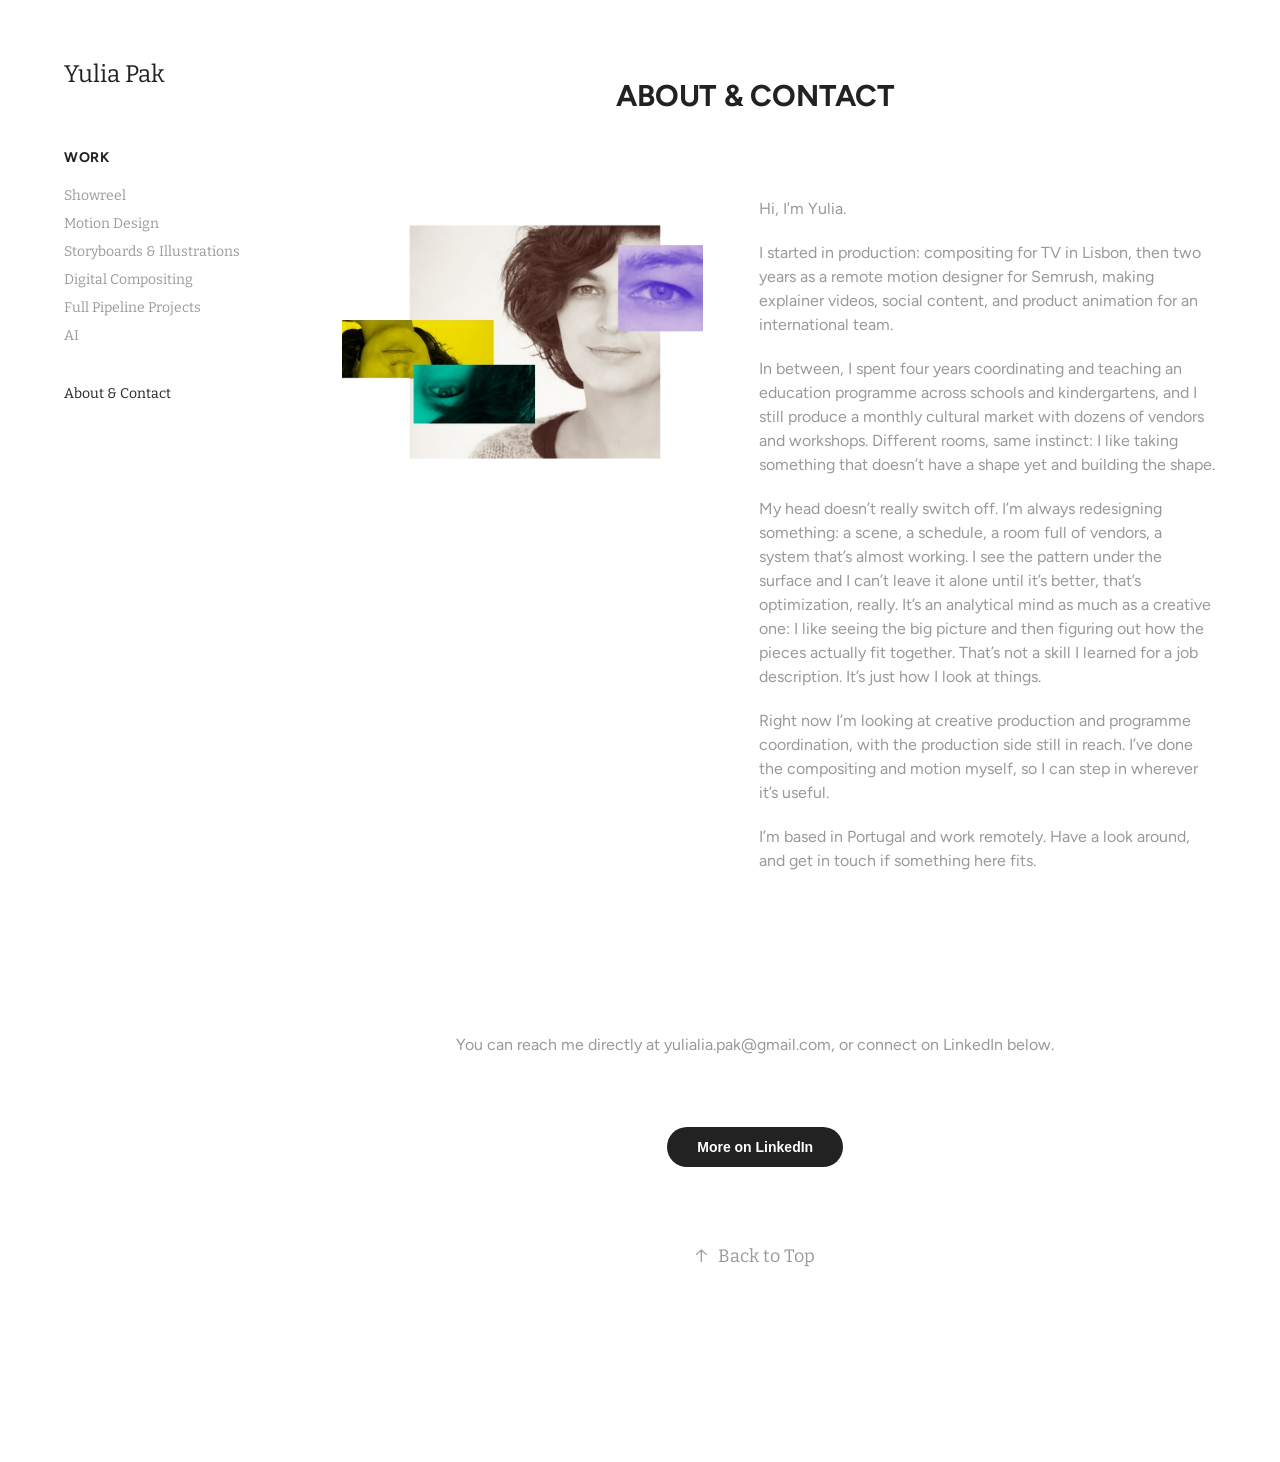
==== commit 2a7648dd: "Add files via upload" ====
--- a/about.html
+++ b/about.html
@@ -3,7 +3,7 @@
 <head>
 <meta charset="utf-8">
 <meta name="viewport" content="width=device-width, initial-scale=1">
-<title>Yulia Pak - About</title>
+<title>Yulia Pak - About &amp; Contact</title>
 
 <link rel="stylesheet" href="assets/css/fonts.css?v=3">
 <link rel="stylesheet" href="assets/css/main.css?v=3">
@@ -26,10 +26,7 @@
 <li class="project-title"><a href="ai.html">AI</a></li>
 </ul>
 <div class="page-title">
-<a class="active" href="about.html">About</a>
-</div>
-<div class="page-title">
-<a href="contact.html">Contact</a>
+<a class="active" href="about.html">About &amp; Contact</a>
 </div>
 <div class="social pf-nav-social">
 <ul>
@@ -67,10 +64,7 @@
 <li class="project-title"><a href="ai.html">AI</a></li>
 </ul>
 <div class="page-title">
-<a class="active" href="about.html">About</a>
-</div>
-<div class="page-title">
-<a href="contact.html">Contact</a>
+<a class="active" href="about.html">About &amp; Contact</a>
 </div>
 <div class="social pf-nav-social">
 <ul>
@@ -82,7 +76,7 @@
 <div class="page-container">
 <section class="page standard-modules">
 <header class="page-header content">
-<h1 class="title preserve-whitespace">About</h1>
+<h1 class="title preserve-whitespace">About &amp; Contact</h1>
 <p class="description"></p>
 </header>
 <div class="page-content js-page-content">
@@ -97,8 +91,8 @@
   float: center;
   clear: both;
 ">
-<div class="js-lightbox" data-src="assets/images/about-01.jpg">
-<img alt="" class="e2e-site-project-module-image image-loaded" loading="lazy" src="assets/images/about-01.jpg" style="width:100%;height:auto;" width="885"/>
+<div class="js-lightbox" data-src="assets/images/about-01.png">
+<img alt="" class="e2e-site-project-module-image image-loaded" loading="lazy" src="assets/images/about-01.png" style="width:100%;height:auto;" width="885"/>
 </div>
 </div>
 </div>
@@ -108,6 +102,9 @@
 </div>
 </div>
 </div>
+</div>
+<div class="project-module module text project-module-text js-project-module about-contact-line" style="text-align:center;margin-top:60px">
+<div class="rich-text js-text-editable module-text"><div style="text-align:center;">You can reach me directly at <a href="mailto:yulialia.pak@gmail.com">yulialia.pak@gmail.com</a>, or connect on LinkedIn below.</div></div>
 </div>
 <div class="js-project-module project-module module button project-module-button" data-id="m6a578ba0520f10c73820b16bd224d3dca1b58108ef9a5977aadcd" style=" padding-top: px;
 padding-bottom: px;
--- a/assets/css/about.css
+++ b/assets/css/about.css
@@ -867,10 +867,11 @@
   nav .gallery-title a {
     color: #222222;
     font-family: proxima-nova, 'Figtree', 'Helvetica Neue', Arial, sans-serif;
-    font-size: 11px;
+    font-size: 14px;
     font-style: normal;
     font-weight: 700;
-    line-height: 13px;
+    letter-spacing: 0.5px;
+    line-height: 18px;
     text-transform: uppercase; }
     nav .gallery-title a:hover {
       color: #999999;
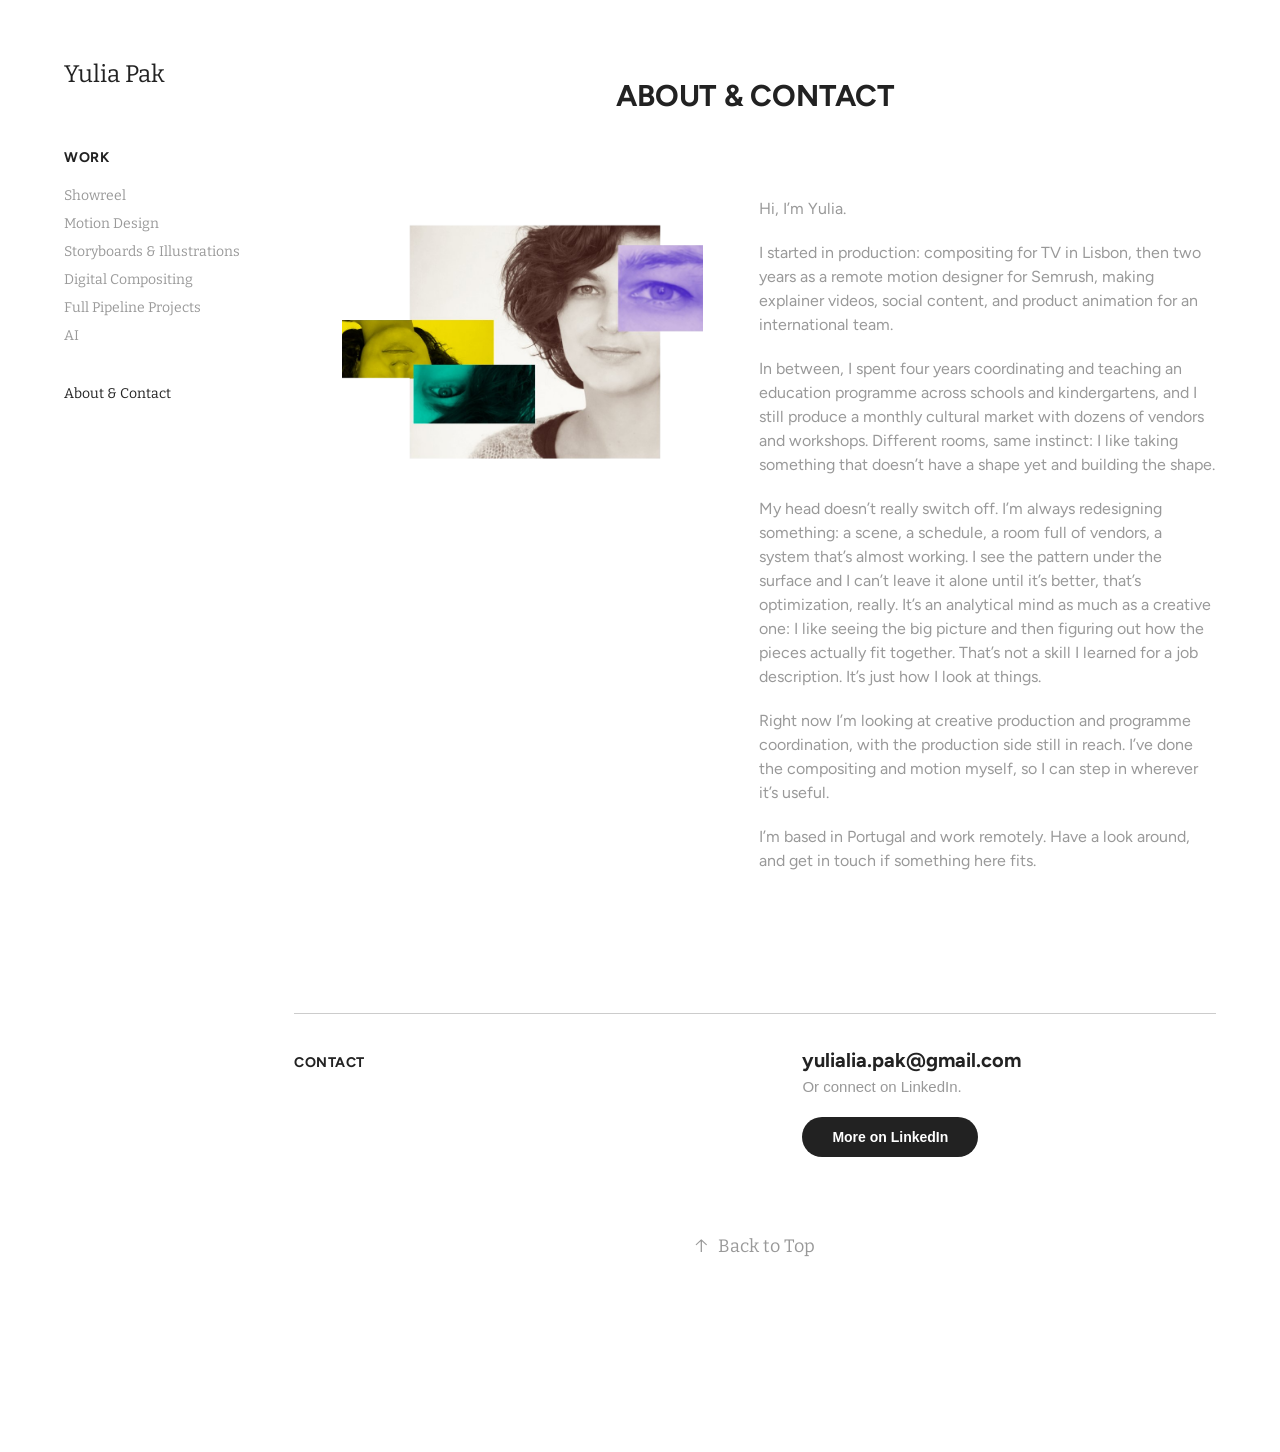
==== commit 20d6eca1: "Add files via upload" ====
--- a/about.html
+++ b/about.html
@@ -5,9 +5,9 @@
 <meta name="viewport" content="width=device-width, initial-scale=1">
 <title>Yulia Pak - About &amp; Contact</title>
 
-<link rel="stylesheet" href="assets/css/fonts.css?v=3">
-<link rel="stylesheet" href="assets/css/main.css?v=3">
-<link rel="stylesheet" href="assets/css/about.css?v=3">
+<link rel="stylesheet" href="assets/css/fonts.css?v=5">
+<link rel="stylesheet" href="assets/css/main.css?v=5">
+<link rel="stylesheet" href="assets/css/about.css?v=5">
 </head>
 <body id="top" class="link-transition"> 
 <div class="js-responsive-nav">
@@ -103,14 +103,12 @@
 </div>
 </div>
 </div>
-<div class="project-module module text project-module-text js-project-module about-contact-line" style="text-align:center;margin-top:60px">
-<div class="rich-text js-text-editable module-text"><div style="text-align:center;">You can reach me directly at <a href="mailto:yulialia.pak@gmail.com">yulialia.pak@gmail.com</a>, or connect on LinkedIn below.</div></div>
-</div>
-<div class="js-project-module project-module module button project-module-button" data-id="m6a578ba0520f10c73820b16bd224d3dca1b58108ef9a5977aadcd" style=" padding-top: px;
-padding-bottom: px;
-">
-<div class="button-container" style="">
-<a class="button-module preserve-whitespace--nowrap" href="http://www.linkedin.com/in/yulia-pak-20a6136a" target="_blank">More on LinkedIn</a>
+<div class="about-contact">
+<div class="about-contact-label">Contact</div>
+<div class="about-contact-body">
+<div class="about-contact-email"><a href="mailto:yulialia.pak@gmail.com">yulialia.pak@gmail.com</a></div>
+<div class="about-contact-note">Or connect on LinkedIn.</div>
+<div class="project-module module button project-module-button about-contact-button" data-id="m6a578ba0520f10c73820b16bd224d3dca1b58108ef9a5977aadcd"><div class="button-container" style=""><a class="button-module preserve-whitespace--nowrap" href="http://www.linkedin.com/in/yulia-pak-20a6136a" target="_blank">More on LinkedIn</a></div></div>
 </div>
 </div>
 </div>
@@ -129,6 +127,6 @@
 </div>
 </div>
 </div>
-<script src="assets/js/site.js?v=3"></script>
+<script src="assets/js/site.js?v=5"></script>
 </body>
 </html>
--- a/assets/css/main.css
+++ b/assets/css/main.css
@@ -309,3 +309,24 @@
   animation-duration: 0.25s;
   -webkit-animation-fill-mode: forwards;
   animation-fill-mode: forwards; }
+
+/* Text modules span the full content width so their edges line up with the images */
+#project-modules > .project-module-text, #project-modules > .project-module-text .module-text { max-width: none !important; width: 100% !important; }
+.sb-caption, .semrush-text { max-width: none !important; }
+.ai-intro .rich-text > div + div { margin-top: .8em !important; }
+.ai-intro { margin: 0 0 28px !important; }
+.ai-intro .rich-text > div + div { margin-top: 14px !important; }
+
+/* ---- Unified text system across all pages ---- */
+/* Body and captions: Figtree 16/24 */
+#project-modules .module-text, #project-modules .module-text > div,
+.sb-caption, .semrush-text { font-family: "Figtree", proxima-nova, Arial, sans-serif; font-size: 16px; line-height: 24px; color: #777; }
+.semrush-text { color: #666; margin: 0 0 26px; }
+/* Titles for a group or project */
+.mod-title, .sb-title, .semrush-title { display: block; font-family: "Figtree", proxima-nova, Arial, sans-serif; font-weight: 700; font-size: 20px; line-height: 28px; color: #222; margin: 0 0 4px; }
+.sb-caption { margin: 0 0 14px; }
+.sb-captions div { font: 14px/20px "Figtree", Arial, sans-serif; color: #777; }
+.sb-captions b { color: #222; font-weight: 700; }
+/* Same spacing under every video / grid before a text block, and after it */
+#project-modules > .project-module-text { margin: 18px 0 56px !important; padding: 0 !important; }
+#project-modules .semrush-panel .semrush-title { font-size: 20px !important; margin-bottom: 4px; }
--- a/assets/css/about.css
+++ b/assets/css/about.css
@@ -2957,3 +2957,15 @@
 .pf-lightbox .pf-close { top: 10px; right: 14px; }
 .pf-lightbox .pf-prev { left: 10px; top: 50%; transform: translateY(-50%); }
 .pf-lightbox .pf-next { right: 10px; top: 50%; transform: translateY(-50%); }
+
+/* Contact block, option B */
+.about-contact { display: grid; grid-template-columns: 508px 1fr; gap: 0; border-top: 1px solid #ccc; margin: 70px 0 20px; padding-top: 34px; clear: both; }
+.about-contact-label { font-family: "Figtree", Arial, sans-serif; font-weight: 700; font-size: 14px; letter-spacing: .5px; text-transform: uppercase; color: #222; padding-top: 6px; }
+.about-contact-email { font-family: "Figtree", Arial, sans-serif; font-weight: 700; font-size: 20px; margin-bottom: 6px; }
+.about-contact-email a { color: #222; text-decoration: none; }
+.about-contact-note { font-size: 15px; color: #999; margin-bottom: 22px; }
+.about-contact .button-container { text-align: left; }
+@media (max-width: 700px) { .about-contact { grid-template-columns: 1fr; gap: 14px; } }
+
+.about-contact .about-contact-button { margin: 0 !important; padding: 0 !important; float: none !important; width: auto !important; text-align: left; }
+@media (max-width: 700px) { .about-contact { grid-template-columns: 1fr; } }
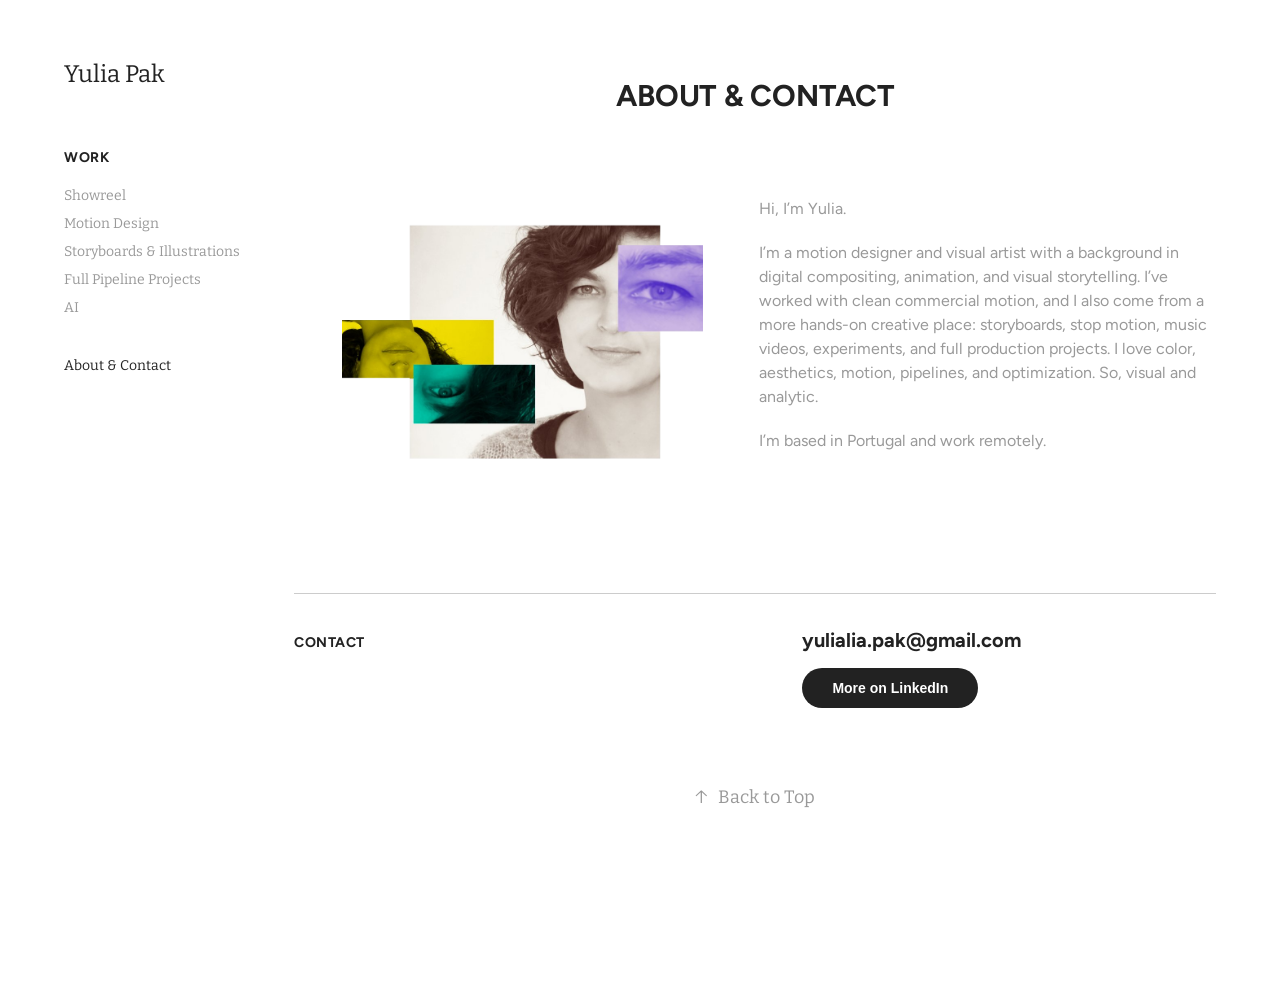
==== commit b8975edd: "Add files via upload" ====
--- a/about.html
+++ b/about.html
@@ -5,9 +5,17 @@
 <meta name="viewport" content="width=device-width, initial-scale=1">
 <title>Yulia Pak - About &amp; Contact</title>
 
-<link rel="stylesheet" href="assets/css/fonts.css?v=5">
-<link rel="stylesheet" href="assets/css/main.css?v=5">
-<link rel="stylesheet" href="assets/css/about.css?v=5">
+<link rel="stylesheet" href="assets/css/fonts.css?v=6">
+<link rel="stylesheet" href="assets/css/main.css?v=6">
+<link rel="stylesheet" href="assets/css/about.css?v=6">
+<script>
+    !function(t,e){var o,n,p,r;e.__SV||(window.posthog && window.posthog.__loaded)||(window.posthog=e,e._i=[],e.init=function(i,s,a){function g(t,e){var o=e.split(".");2==o.length&&(t=t[o[0]],e=o[1]),t[e]=function(){t.push([e].concat(Array.prototype.slice.call(arguments,0)))}}p||((p=t.createElement("script")).type="text/javascript",p.crossOrigin="anonymous",p.async=!0,p.src=s.api_host.replace(".i.posthog.com","-assets.i.posthog.com")+"/static/array.js",p.onerror=function(){p=null},(r=t.getElementsByTagName("script")[0]).parentNode.insertBefore(p,r));var u=e;for(void 0!==a?u=e[a]=[]:a="posthog",u.people=u.people||[],Object.defineProperty(u,"toString",{configurable:!0,enumerable:!0,writable:!0,value:function(t){var e="posthog";return"posthog"!==a&&(e+="."+a),t||(e+=" (stub)"),e}}),Object.defineProperty(u.people,"toString",{configurable:!0,enumerable:!0,writable:!0,value:function(){return u.toString(1)+".people (stub)"}}),o="th ih nh sh ah init Lh Nh Ah Oh zh Gu Dh Hh Eh Zh Jh Kh Xh Yh td capture getExtension qh dr rd calculateEventProperties nd register register_once register_for_session unregister unregister_for_session ud Rh od getFeatureFlag getFeatureFlagPayload getFeatureFlagResult getAllFeatureFlags isFeatureEnabled reloadFeatureFlags updateFlags updateEarlyAccessFeatureEnrollment getEarlyAccessFeatures on onFeatureFlags onSurveysLoaded onSessionId getSurveys getActiveMatchingSurveys onActiveMatchingSurveysChanged renderSurvey displaySurvey cancelPendingSurvey canRenderSurvey canRenderSurveyAsync hd identify setPersonProperties unsetPersonProperties group resetGroups setPersonPropertiesForFlags resetPersonPropertiesForFlags setGroupPropertiesForFlags resetGroupPropertiesForFlags reset dd shutdown setIdentity clearIdentity get_distinct_id getGroups get_session_id get_session_replay_url alias set_config startSessionRecording stopSessionRecording sessionRecordingStarted captureException addExceptionStep captureLog startExceptionAutocapture stopExceptionAutocapture loadToolbar get_property getSessionProperty ad Vh createPersonProfile setInternalOrTestUser ld fh hh opt_in_capturing opt_out_capturing dh has_opted_in_capturing has_opted_out_capturing get_explicit_consent_status is_capturing clear_opt_in_out_capturing Uh debug Qu Os getPageViewId captureTraceFeedback captureTraceMetric Ch".split(" "),n=0;n<o.length;n++)g(u,o[n]);e._i.push([i,s,a])},e.__SV=1)}(document,window.posthog||[]);
+    posthog.init('phc_yyKVPkdCYvx26eEmKDcnGvNRKHGJ2Nur3Ft88X5tgyBi', {
+        api_host: 'https://eu.i.posthog.com',
+        defaults: '2026-05-30',
+        person_profiles: 'identified_only', // or 'always' to create profiles for anonymous users as well
+    })
+</script>
 </head>
 <body id="top" class="link-transition"> 
 <div class="js-responsive-nav">
@@ -21,7 +29,6 @@
 <li class="project-title"><a href="showreel.html">Showreel</a></li>
 <li class="project-title"><a href="motion-design.html">Motion Design</a></li>
 <li class="project-title"><a href="storyboards.html">Storyboards &amp; Illustrations</a></li>
-<li class="project-title"><a href="digital-compositing.html">Digital Compositing</a></li>
 <li class="project-title"><a href="full-pipeline.html">Full Pipeline Projects</a></li>
 <li class="project-title"><a href="ai.html">AI</a></li>
 </ul>
@@ -59,7 +66,6 @@
 <li class="project-title"><a href="showreel.html">Showreel</a></li>
 <li class="project-title"><a href="motion-design.html">Motion Design</a></li>
 <li class="project-title"><a href="storyboards.html">Storyboards &amp; Illustrations</a></li>
-<li class="project-title"><a href="digital-compositing.html">Digital Compositing</a></li>
 <li class="project-title"><a href="full-pipeline.html">Full Pipeline Projects</a></li>
 <li class="project-title"><a href="ai.html">AI</a></li>
 </ul>
@@ -98,7 +104,7 @@
 </div>
 <div class="tree-child-wrapper" style="flex: 1">
 <div class="project-module module text project-module-text align- js-project-module e2e-site-project-module-text">
-<div class="rich-text js-text-editable module-text"><div style="text-align:left;"><div style="text-align:left;">Hi, I’m Yulia.</div><div style="text-align:left;">I started in production: compositing for TV in Lisbon, then two years as a remote motion designer for Semrush, making explainer videos, social content, and product animation for an international team.</div><div style="text-align:left;">In between, I spent four years coordinating and teaching an education programme across schools and kindergartens, and I still produce a monthly cultural market with dozens of vendors and workshops. Different rooms, same instinct: I like taking something that doesn’t have a shape yet and building the shape.</div><div style="text-align:left;">My head doesn’t really switch off. I’m always redesigning something: a scene, a schedule, a room full of vendors, a system that’s almost working. I see the pattern under the surface and I can’t leave it alone until it’s better, that’s optimization, really. It’s an analytical mind as much as a creative one: I like seeing the big picture and then figuring out how the pieces actually fit together. That’s not a skill I learned for a job description. It’s just how I look at things.</div><div style="text-align:left;">Right now I’m looking at creative production and programme coordination, with the production side still in reach. I’ve done the compositing and motion myself, so I can step in wherever it’s useful.</div><div style="text-align:left;">I’m based in Portugal and work remotely. Have a look around, and get in touch if something here fits.</div></div></div>
+<div class="rich-text js-text-editable module-text"><div style="text-align:left;"><div style="text-align:left;">Hi, I’m Yulia.</div><div style="text-align:left;">I’m a motion designer and visual artist with a background in digital compositing, animation, and visual storytelling. I’ve worked with clean commercial motion, and I also come from a more hands-on creative place: storyboards, stop motion, music videos, experiments, and full production projects. I love color, aesthetics, motion, pipelines, and optimization. So, visual and analytic.</div><div style="text-align:left;">I’m based in Portugal and work remotely.</div></div></div>
 </div>
 </div>
 </div>
@@ -107,7 +113,6 @@
 <div class="about-contact-label">Contact</div>
 <div class="about-contact-body">
 <div class="about-contact-email"><a href="mailto:yulialia.pak@gmail.com">yulialia.pak@gmail.com</a></div>
-<div class="about-contact-note">Or connect on LinkedIn.</div>
 <div class="project-module module button project-module-button about-contact-button" data-id="m6a578ba0520f10c73820b16bd224d3dca1b58108ef9a5977aadcd"><div class="button-container" style=""><a class="button-module preserve-whitespace--nowrap" href="http://www.linkedin.com/in/yulia-pak-20a6136a" target="_blank">More on LinkedIn</a></div></div>
 </div>
 </div>
@@ -127,6 +132,6 @@
 </div>
 </div>
 </div>
-<script src="assets/js/site.js?v=5"></script>
+<script src="assets/js/site.js?v=6"></script>
 </body>
 </html>
--- a/assets/css/about.css
+++ b/assets/css/about.css
@@ -2961,7 +2961,7 @@
 /* Contact block, option B */
 .about-contact { display: grid; grid-template-columns: 508px 1fr; gap: 0; border-top: 1px solid #ccc; margin: 70px 0 20px; padding-top: 34px; clear: both; }
 .about-contact-label { font-family: "Figtree", Arial, sans-serif; font-weight: 700; font-size: 14px; letter-spacing: .5px; text-transform: uppercase; color: #222; padding-top: 6px; }
-.about-contact-email { font-family: "Figtree", Arial, sans-serif; font-weight: 700; font-size: 20px; margin-bottom: 6px; }
+.about-contact-email { font-family: "Figtree", Arial, sans-serif; font-weight: 700; font-size: 20px; margin-bottom: 16px; }
 .about-contact-email a { color: #222; text-decoration: none; }
 .about-contact-note { font-size: 15px; color: #999; margin-bottom: 22px; }
 .about-contact .button-container { text-align: left; }
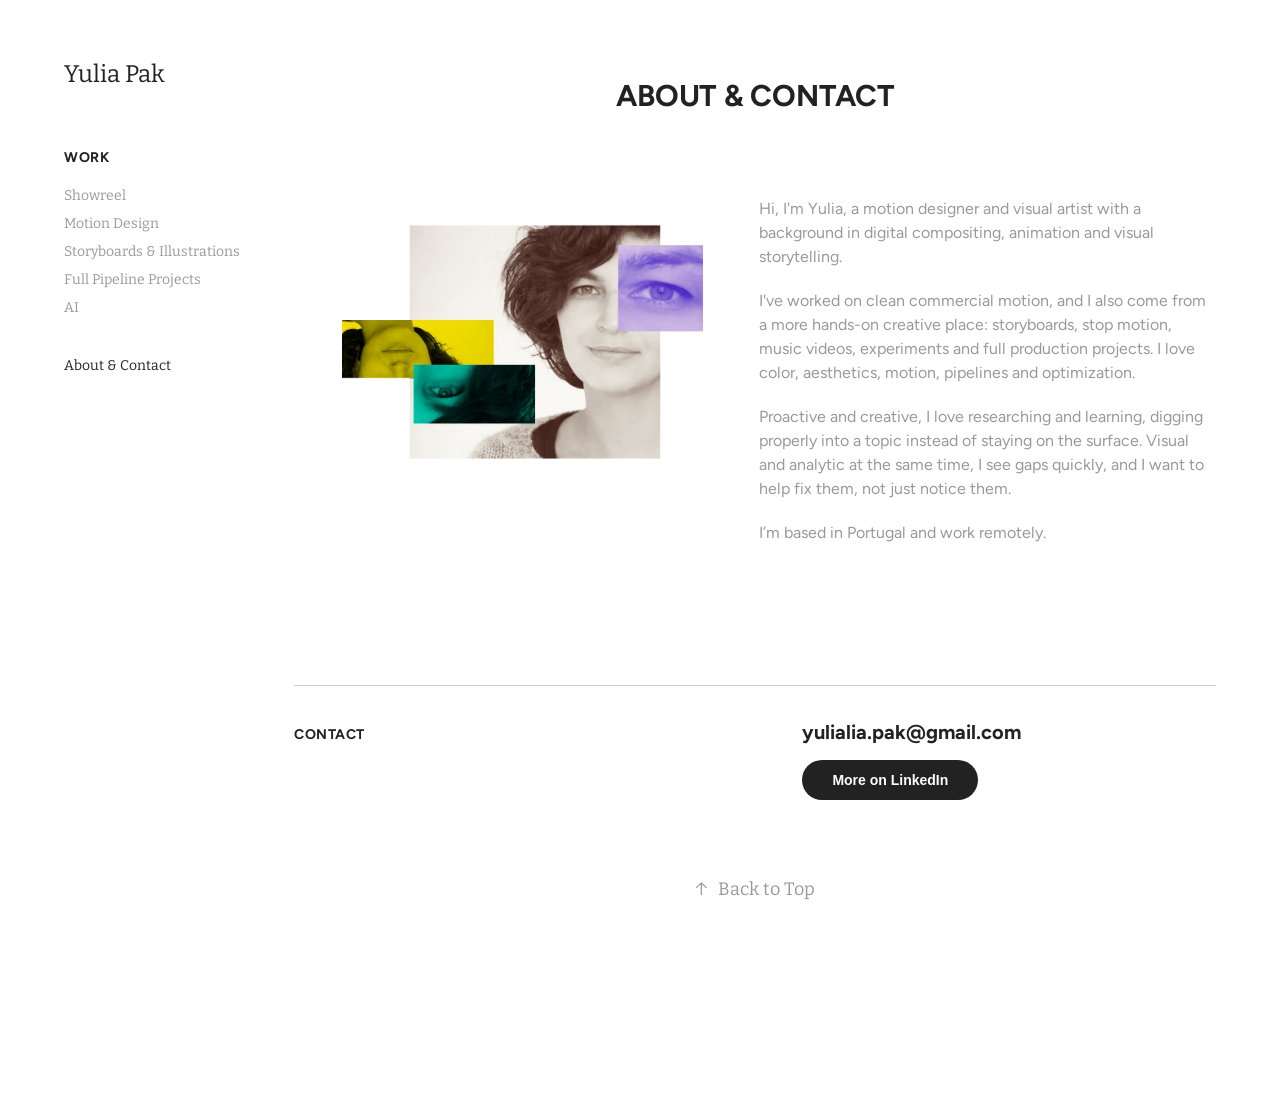
==== commit a7319420: "Add files via upload" ====
--- a/about.html
+++ b/about.html
@@ -5,9 +5,9 @@
 <meta name="viewport" content="width=device-width, initial-scale=1">
 <title>Yulia Pak - About &amp; Contact</title>
 
-<link rel="stylesheet" href="assets/css/fonts.css?v=6">
-<link rel="stylesheet" href="assets/css/main.css?v=6">
-<link rel="stylesheet" href="assets/css/about.css?v=6">
+<link rel="stylesheet" href="assets/css/fonts.css?v=7">
+<link rel="stylesheet" href="assets/css/main.css?v=7">
+<link rel="stylesheet" href="assets/css/about.css?v=7">
 <script>
     !function(t,e){var o,n,p,r;e.__SV||(window.posthog && window.posthog.__loaded)||(window.posthog=e,e._i=[],e.init=function(i,s,a){function g(t,e){var o=e.split(".");2==o.length&&(t=t[o[0]],e=o[1]),t[e]=function(){t.push([e].concat(Array.prototype.slice.call(arguments,0)))}}p||((p=t.createElement("script")).type="text/javascript",p.crossOrigin="anonymous",p.async=!0,p.src=s.api_host.replace(".i.posthog.com","-assets.i.posthog.com")+"/static/array.js",p.onerror=function(){p=null},(r=t.getElementsByTagName("script")[0]).parentNode.insertBefore(p,r));var u=e;for(void 0!==a?u=e[a]=[]:a="posthog",u.people=u.people||[],Object.defineProperty(u,"toString",{configurable:!0,enumerable:!0,writable:!0,value:function(t){var e="posthog";return"posthog"!==a&&(e+="."+a),t||(e+=" (stub)"),e}}),Object.defineProperty(u.people,"toString",{configurable:!0,enumerable:!0,writable:!0,value:function(){return u.toString(1)+".people (stub)"}}),o="th ih nh sh ah init Lh Nh Ah Oh zh Gu Dh Hh Eh Zh Jh Kh Xh Yh td capture getExtension qh dr rd calculateEventProperties nd register register_once register_for_session unregister unregister_for_session ud Rh od getFeatureFlag getFeatureFlagPayload getFeatureFlagResult getAllFeatureFlags isFeatureEnabled reloadFeatureFlags updateFlags updateEarlyAccessFeatureEnrollment getEarlyAccessFeatures on onFeatureFlags onSurveysLoaded onSessionId getSurveys getActiveMatchingSurveys onActiveMatchingSurveysChanged renderSurvey displaySurvey cancelPendingSurvey canRenderSurvey canRenderSurveyAsync hd identify setPersonProperties unsetPersonProperties group resetGroups setPersonPropertiesForFlags resetPersonPropertiesForFlags setGroupPropertiesForFlags resetGroupPropertiesForFlags reset dd shutdown setIdentity clearIdentity get_distinct_id getGroups get_session_id get_session_replay_url alias set_config startSessionRecording stopSessionRecording sessionRecordingStarted captureException addExceptionStep captureLog startExceptionAutocapture stopExceptionAutocapture loadToolbar get_property getSessionProperty ad Vh createPersonProfile setInternalOrTestUser ld fh hh opt_in_capturing opt_out_capturing dh has_opted_in_capturing has_opted_out_capturing get_explicit_consent_status is_capturing clear_opt_in_out_capturing Uh debug Qu Os getPageViewId captureTraceFeedback captureTraceMetric Ch".split(" "),n=0;n<o.length;n++)g(u,o[n]);e._i.push([i,s,a])},e.__SV=1)}(document,window.posthog||[]);
     posthog.init('phc_yyKVPkdCYvx26eEmKDcnGvNRKHGJ2Nur3Ft88X5tgyBi', {
@@ -104,7 +104,7 @@
 </div>
 <div class="tree-child-wrapper" style="flex: 1">
 <div class="project-module module text project-module-text align- js-project-module e2e-site-project-module-text">
-<div class="rich-text js-text-editable module-text"><div style="text-align:left;"><div style="text-align:left;">Hi, I’m Yulia.</div><div style="text-align:left;">I’m a motion designer and visual artist with a background in digital compositing, animation, and visual storytelling. I’ve worked with clean commercial motion, and I also come from a more hands-on creative place: storyboards, stop motion, music videos, experiments, and full production projects. I love color, aesthetics, motion, pipelines, and optimization. So, visual and analytic.</div><div style="text-align:left;">I’m based in Portugal and work remotely.</div></div></div>
+<div class="rich-text js-text-editable module-text"><div style="text-align:left;"><div style="text-align:left;">Hi, I'm Yulia, a motion designer and visual artist with a background in digital compositing, animation and visual storytelling.</div><div style="text-align:left;">I've worked on clean commercial motion, and I also come from a more hands-on creative place: storyboards, stop motion, music videos, experiments and full production projects. I love color, aesthetics, motion, pipelines and optimization.</div><div style="text-align:left;">Proactive and creative, I love researching and learning, digging properly into a topic instead of staying on the surface. Visual and analytic at the same time, I see gaps quickly, and I want to help fix them, not just notice them.</div><div style="text-align:left;">I’m based in Portugal and work remotely.</div></div></div>
 </div>
 </div>
 </div>
@@ -132,6 +132,6 @@
 </div>
 </div>
 </div>
-<script src="assets/js/site.js?v=6"></script>
+<script src="assets/js/site.js?v=7"></script>
 </body>
 </html>
--- a/assets/css/main.css
+++ b/assets/css/main.css
@@ -330,3 +330,5 @@
 /* Same spacing under every video / grid before a text block, and after it */
 #project-modules > .project-module-text { margin: 18px 0 56px !important; padding: 0 !important; }
 #project-modules .semrush-panel .semrush-title { font-size: 20px !important; margin-bottom: 4px; }
+
+#project-modules > .ai-intro { margin-top: 0 !important; }
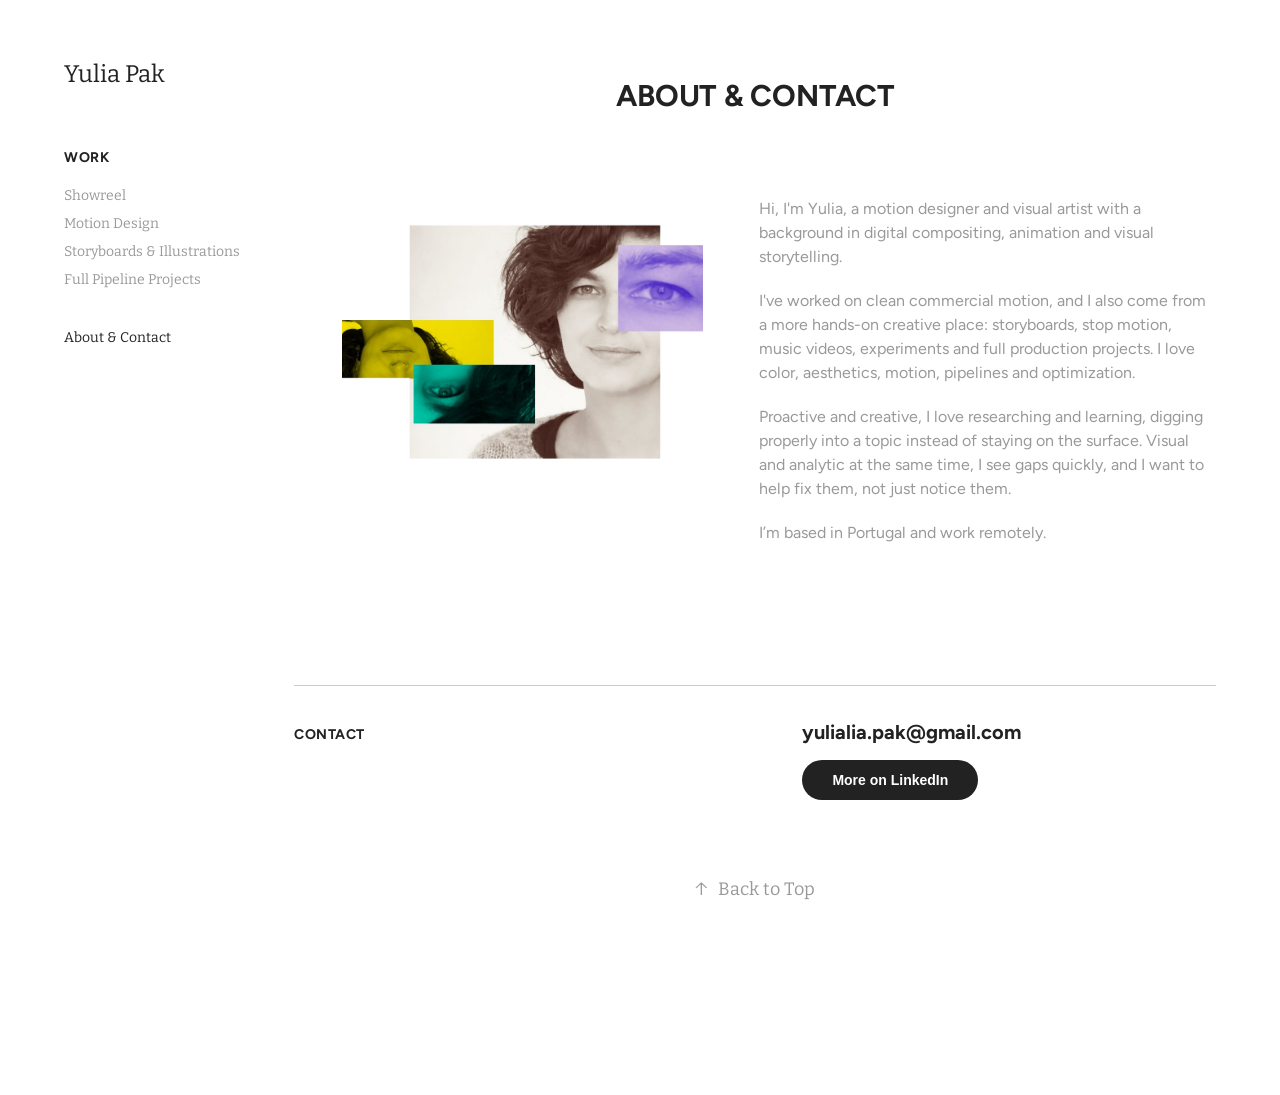
==== commit 0bbe1eda: "Add files via upload" ====
--- a/about.html
+++ b/about.html
@@ -30,7 +30,6 @@
 <li class="project-title"><a href="motion-design.html">Motion Design</a></li>
 <li class="project-title"><a href="storyboards.html">Storyboards &amp; Illustrations</a></li>
 <li class="project-title"><a href="full-pipeline.html">Full Pipeline Projects</a></li>
-<li class="project-title"><a href="ai.html">AI</a></li>
 </ul>
 <div class="page-title">
 <a class="active" href="about.html">About &amp; Contact</a>
@@ -67,7 +66,6 @@
 <li class="project-title"><a href="motion-design.html">Motion Design</a></li>
 <li class="project-title"><a href="storyboards.html">Storyboards &amp; Illustrations</a></li>
 <li class="project-title"><a href="full-pipeline.html">Full Pipeline Projects</a></li>
-<li class="project-title"><a href="ai.html">AI</a></li>
 </ul>
 <div class="page-title">
 <a class="active" href="about.html">About &amp; Contact</a>
